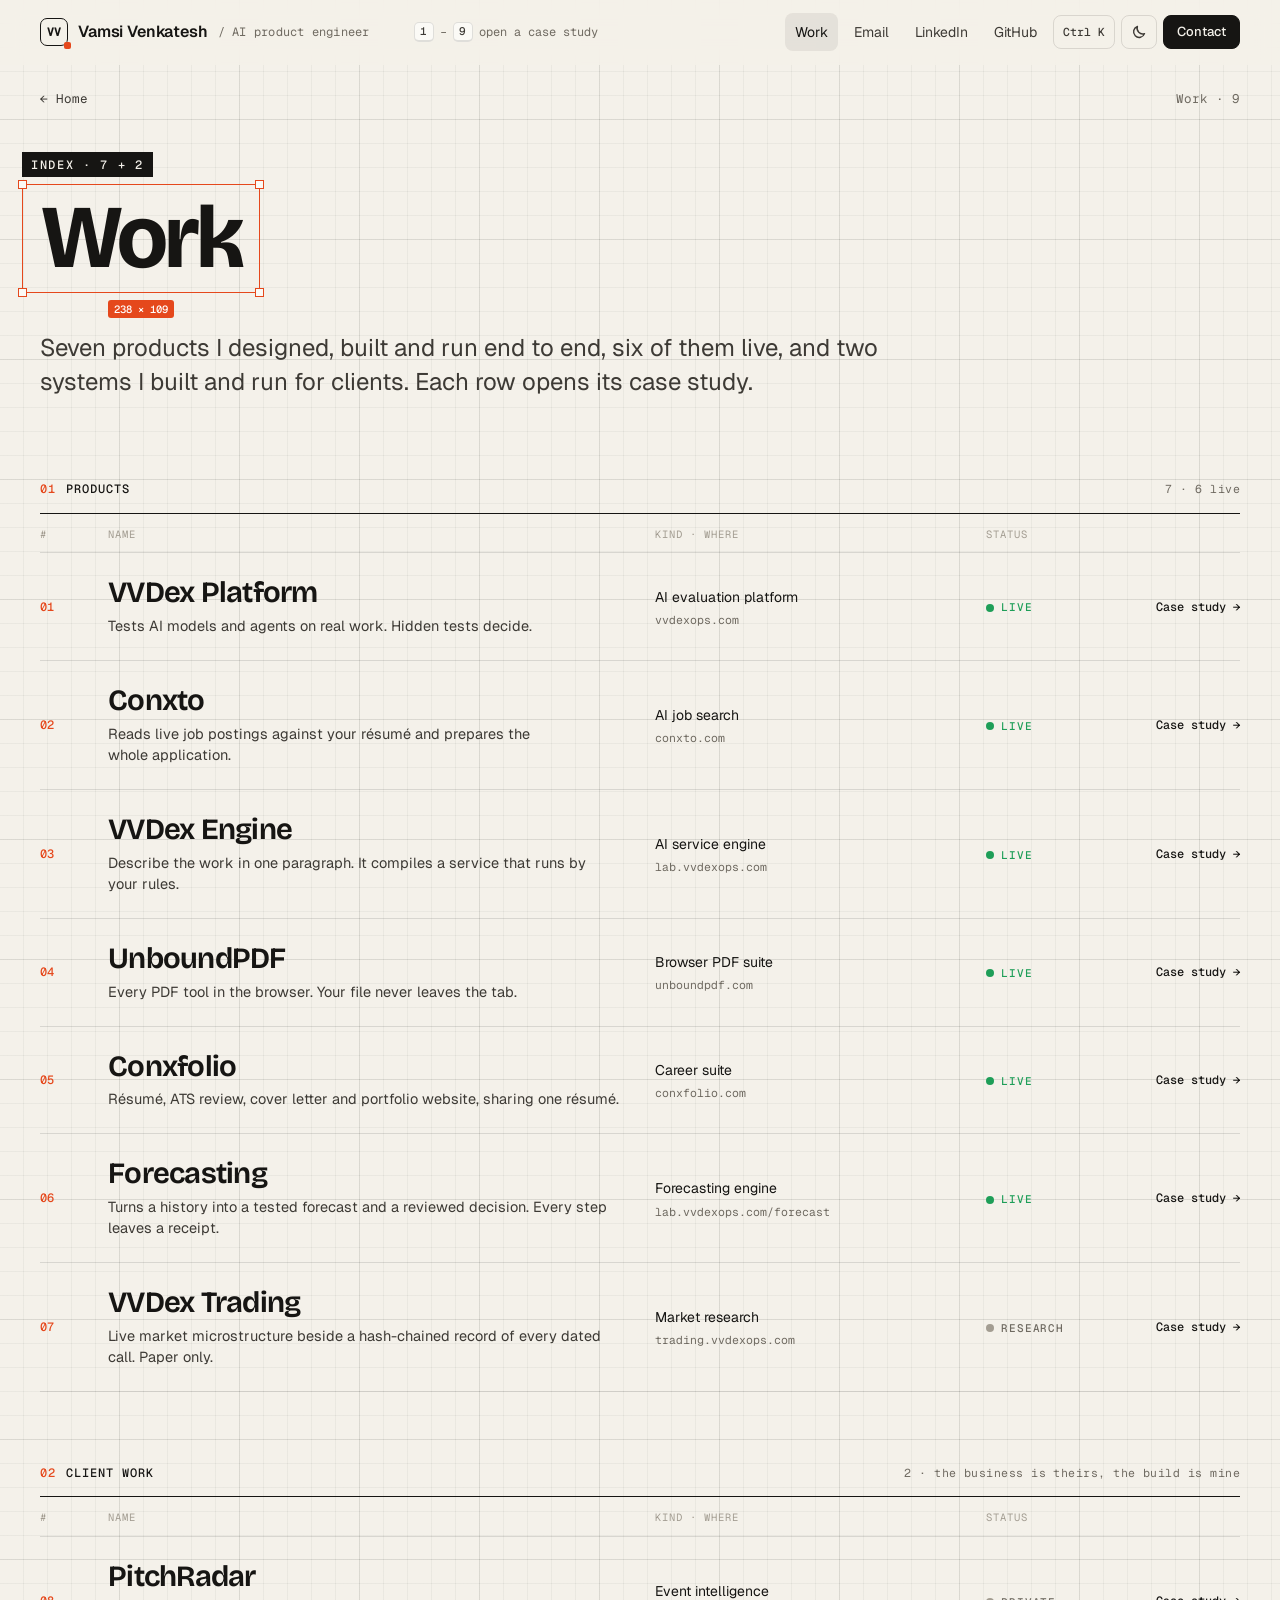
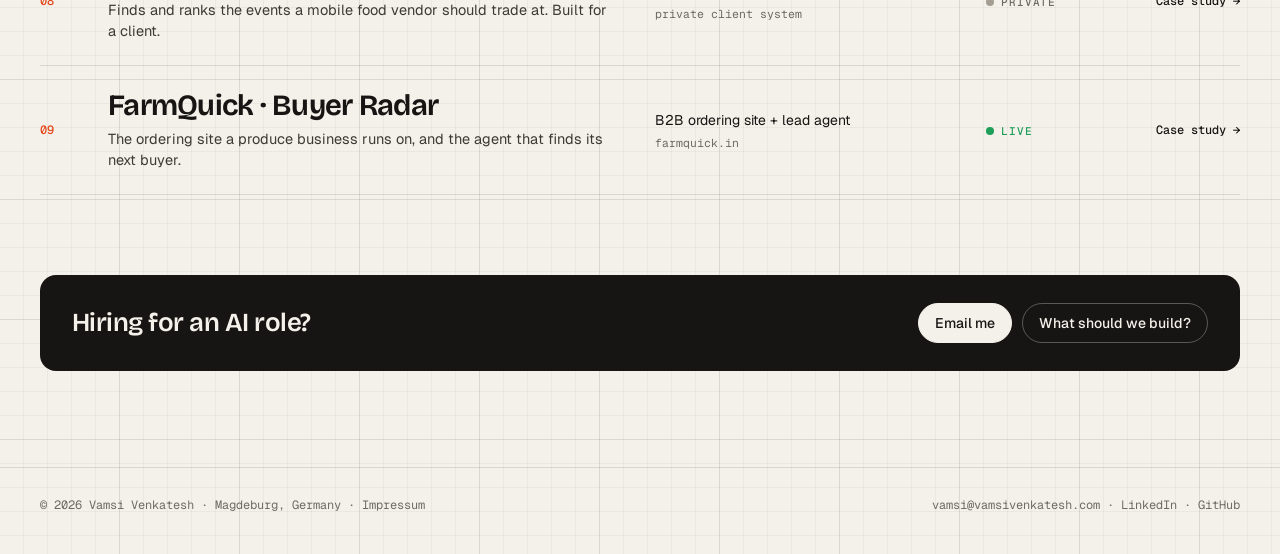
==== work/index.html @ adfbb6bb "v3: every product shown once; hero is the end-to-end board" ====
<!doctype html>
<html lang="en">
<head>
<meta charset="utf-8">
<meta name="viewport" content="width=device-width, initial-scale=1">
<title>Work — Vamsi Venkatesh</title>
<meta name="description" content="Seven products and two client works by Vamsi Venkatesh, AI product engineer.">
<meta name="theme-color" content="#f4f1ea" media="(prefers-color-scheme: light)">
<meta name="theme-color" content="#121110" media="(prefers-color-scheme: dark)">
<link rel="preconnect" href="https://fonts.googleapis.com">
<link rel="preconnect" href="https://fonts.gstatic.com" crossorigin>
<link rel="stylesheet" href="https://fonts.googleapis.com/css2?family=Bricolage+Grotesque:opsz,wght@12..96,400..800&family=Geist:wght@400;500;600&family=Geist+Mono:wght@400;500&display=swap">
<link rel="stylesheet" href="../assets/site.css">
<script>document.documentElement.classList.add('js');try{var t=localStorage.getItem('vv-theme');if(t==='dark'||t==='light')document.documentElement.dataset.theme=t}catch(e){}</script>
</head>
<body data-page="index">
<a class="skip" href="#main">Skip to content</a>
<header class="top"><div class="wrap">
  <a class="brand" href="../" aria-label="Vamsi Venkatesh, home"><span class="mark" aria-hidden="true">VV</span><span>Vamsi Venkatesh</span><small>/ AI product engineer</small></a>
  <div class="keys" aria-hidden="true"><kbd>1</kbd><span>–</span><kbd>9</kbd><span>open a case study</span></div>
  <nav aria-label="Site">
    <a class="txt nav-work on" href="../work/" aria-current="page">Work</a>
    <a class="txt hide-m" href="mailto:vamsi@vamsivenkatesh.com">Email</a>
    <a class="txt hide-m" href="https://www.linkedin.com/in/vamsivenkatesh" rel="noopener">LinkedIn</a>
    <a class="txt hide-s" href="https://github.com/vamsi-venkatesh" rel="noopener">GitHub</a>
    <button class="ibtn cmdk-btn" type="button" data-cmdk aria-label="Open the command bar (Ctrl+K)"><span class="k-mac">⌘K</span><span class="k-oth">Ctrl K</span></button>
    <button class="ibtn theme-btn" type="button" data-theme-toggle aria-label="Switch colour theme"><svg width="16" height="16" viewBox="0 0 16 16" aria-hidden="true"><path class="i-moon" d="M13.5 9.6A5.6 5.6 0 0 1 6.4 2.5a5.6 5.6 0 1 0 7.1 7.1Z" fill="none" stroke="currentColor" stroke-width="1.4" stroke-linejoin="round"/><g class="i-sun" fill="none" stroke="currentColor" stroke-width="1.4" stroke-linecap="round"><circle cx="8" cy="8" r="3"/><path d="M8 1.2v1.6M8 13.2v1.6M1.2 8h1.6M13.2 8h1.6M3.2 3.2l1.1 1.1M11.7 11.7l1.1 1.1M3.2 12.8l1.1-1.1M11.7 4.3l1.1-1.1"/></g></svg></button>
    <a class="pill sm" href="../#build">Contact</a>
  </nav>
</div></header>
<main id="main"><div class="wrap work-index">
  <nav class="crumbs" aria-label="Breadcrumb"><a href="../">← Home</a><span>Work · 9</span></nav>
  <header class="case-top">
    <div class="select"><span class="h"></span><span class="h"></span><span class="h"></span><span class="h"></span><span class="tag">INDEX · 7 + 2</span><h1 class="title">Work</h1><span class="dim" aria-hidden="true"></span></div>
    <p class="outcome">Seven products I designed, built and run end to end, six of them live, and two systems I built and run for clients. Each row opens its case study.</p>
  </header>
    <section class="wi-group" aria-labelledby="wi-p">
      <div class="wi-head"><div class="eyebrow"><b>01</b><span id="wi-p">Products</span></div><span class="mono">7 · 6 live</span></div>
      <div class="wi-cols mono" aria-hidden="true"><span>#</span><span>Name</span><span>Kind · where</span><span>Status</span><span></span></div>
      <ol class="wi-list">
        <li data-reveal style="--d:0ms"><a class="wi-row" href="vvdex-platform/" style="--tint:color-mix(in srgb, #F2703A 30%, var(--paper))">
          <span class="wi-n">01</span>
          <span class="wi-name"><b>VVDex Platform</b><em>Tests AI models and agents on real work. Hidden tests decide.</em></span>
          <span class="wi-kind"><span>AI evaluation platform</span><small>vvdexops.com</small></span>
          <span class="wi-st"><span class="status live"><i class="dot live"></i>Live</span></span>
          <span class="wi-go">Case study <i aria-hidden="true">→</i></span>
        </a></li>
        <li data-reveal style="--d:40ms"><a class="wi-row" href="conxto/" style="--tint:color-mix(in srgb, #D8CDBE 30%, var(--paper))">
          <span class="wi-n">02</span>
          <span class="wi-name"><b>Conxto</b><em>Reads live job postings against your résumé and prepares the whole application.</em></span>
          <span class="wi-kind"><span>AI job search</span><small>conxto.com</small></span>
          <span class="wi-st"><span class="status live"><i class="dot live"></i>Live</span></span>
          <span class="wi-go">Case study <i aria-hidden="true">→</i></span>
        </a></li>
        <li data-reveal style="--d:80ms"><a class="wi-row" href="vvdex-engine/" style="--tint:color-mix(in srgb, #45C987 30%, var(--paper))">
          <span class="wi-n">03</span>
          <span class="wi-name"><b>VVDex Engine</b><em>Describe the work in one paragraph. It compiles a service that runs by your rules.</em></span>
          <span class="wi-kind"><span>AI service engine</span><small>lab.vvdexops.com</small></span>
          <span class="wi-st"><span class="status live"><i class="dot live"></i>Live</span></span>
          <span class="wi-go">Case study <i aria-hidden="true">→</i></span>
        </a></li>
        <li data-reveal style="--d:120ms"><a class="wi-row" href="unboundpdf/" style="--tint:color-mix(in srgb, #EFEAE0 30%, var(--paper))">
          <span class="wi-n">04</span>
          <span class="wi-name"><b>UnboundPDF</b><em>Every PDF tool in the browser. Your file never leaves the tab.</em></span>
          <span class="wi-kind"><span>Browser PDF suite</span><small>unboundpdf.com</small></span>
          <span class="wi-st"><span class="status live"><i class="dot live"></i>Live</span></span>
          <span class="wi-go">Case study <i aria-hidden="true">→</i></span>
        </a></li>
        <li data-reveal style="--d:160ms"><a class="wi-row" href="conxfolio/" style="--tint:color-mix(in srgb, #EDE4D6 30%, var(--paper))">
          <span class="wi-n">05</span>
          <span class="wi-name"><b>Conxfolio</b><em>Résumé, ATS review, cover letter and portfolio website, sharing one résumé.</em></span>
          <span class="wi-kind"><span>Career suite</span><small>conxfolio.com</small></span>
          <span class="wi-st"><span class="status live"><i class="dot live"></i>Live</span></span>
          <span class="wi-go">Case study <i aria-hidden="true">→</i></span>
        </a></li>
        <li data-reveal style="--d:200ms"><a class="wi-row" href="forecasting/" style="--tint:color-mix(in srgb, #8FB3E6 30%, var(--paper))">
          <span class="wi-n">06</span>
          <span class="wi-name"><b>Forecasting</b><em>Turns a history into a tested forecast and a reviewed decision. Every step leaves a receipt.</em></span>
          <span class="wi-kind"><span>Forecasting engine</span><small>lab.vvdexops.com/forecast</small></span>
          <span class="wi-st"><span class="status live"><i class="dot live"></i>Live</span></span>
          <span class="wi-go">Case study <i aria-hidden="true">→</i></span>
        </a></li>
        <li data-reveal style="--d:240ms"><a class="wi-row" href="vvdex-trading/" style="--tint:color-mix(in srgb, #63D2A3 30%, var(--paper))">
          <span class="wi-n">07</span>
          <span class="wi-name"><b>VVDex Trading</b><em>Live market microstructure beside a hash-chained record of every dated call. Paper only.</em></span>
          <span class="wi-kind"><span>Market research</span><small>trading.vvdexops.com</small></span>
          <span class="wi-st"><span class="status other"><i class="dot"></i>Research</span></span>
          <span class="wi-go">Case study <i aria-hidden="true">→</i></span>
        </a></li>
      </ol>
    </section>
    <section class="wi-group" aria-labelledby="wi-c">
      <div class="wi-head"><div class="eyebrow"><b>02</b><span id="wi-c">Client work</span></div><span class="mono">2 · the business is theirs, the build is mine</span></div>
      <div class="wi-cols mono" aria-hidden="true"><span>#</span><span>Name</span><span>Kind · where</span><span>Status</span><span></span></div>
      <ol class="wi-list">
        <li data-reveal style="--d:0ms"><a class="wi-row" href="pitchradar/" style="--tint:color-mix(in srgb, #F49A4B 30%, var(--paper))">
          <span class="wi-n">08</span>
          <span class="wi-name"><b>PitchRadar</b><em>Finds and ranks the events a mobile food vendor should trade at. Built for a client.</em></span>
          <span class="wi-kind"><span>Event intelligence</span><small>private client system</small></span>
          <span class="wi-st"><span class="status other"><i class="dot"></i>Private</span></span>
          <span class="wi-go">Case study <i aria-hidden="true">→</i></span>
        </a></li>
        <li data-reveal style="--d:40ms"><a class="wi-row" href="farmquick/" style="--tint:color-mix(in srgb, #86C977 30%, var(--paper))">
          <span class="wi-n">09</span>
          <span class="wi-name"><b>FarmQuick · Buyer Radar</b><em>The ordering site a produce business runs on, and the agent that finds its next buyer.</em></span>
          <span class="wi-kind"><span>B2B ordering site + lead agent</span><small>farmquick.in</small></span>
          <span class="wi-st"><span class="status live"><i class="dot live"></i>Live</span></span>
          <span class="wi-go">Case study <i aria-hidden="true">→</i></span>
        </a></li>
      </ol>
    </section>
  <div class="cta-strip"><h3>Hiring for an AI role?</h3><div class="ctas"><a class="pill" href="mailto:vamsi@vamsivenkatesh.com">Email me</a><a class="pill ghost" href="../#build">What should we build?</a></div></div>
</div></main>
<script type="application/json" id="routes">{"cases":["vvdex-platform/","conxto/","vvdex-engine/","unboundpdf/","conxfolio/","forecasting/","vvdex-trading/","pitchradar/","farmquick/"],"home":"../"}</script>
<footer class="foot"><div class="wrap">
  <span>© 2026 Vamsi Venkatesh · Magdeburg, Germany · <a href="../impressum/">Impressum</a></span>
  <span><a href="mailto:vamsi@vamsivenkatesh.com">vamsi@vamsivenkatesh.com</a> · <a href="https://www.linkedin.com/in/vamsivenkatesh" rel="noopener">LinkedIn</a> · <a href="https://github.com/vamsi-venkatesh" rel="noopener">GitHub</a></span>
</div></footer>
<div class="cmdk" id="cmdk" hidden role="dialog" aria-modal="true" aria-label="Command bar">
  <div class="cmdk-box">
    <div class="cmdk-in"><span class="mono" aria-hidden="true">›</span><input id="cmdk-q" type="text" placeholder="Jump to a product, a section, email…" autocomplete="off" spellcheck="false" role="combobox" aria-expanded="true" aria-controls="cmdk-list" aria-autocomplete="list"><kbd>Esc</kbd></div>
    <ul id="cmdk-list" role="listbox"></ul>
    <div class="cmdk-foot mono"><span><kbd>↑</kbd><kbd>↓</kbd> move</span><span><kbd>↵</kbd> open</span></div>
  </div>
</div>
<script type="application/json" id="cmdk-data">{"base":"../","items":[{"g":"Products","t":"VVDex Platform","s":"AI evaluation platform · Live","h":"../work/vvdex-platform/","k":"1"},{"g":"Products","t":"Conxto","s":"AI job search · Live","h":"../work/conxto/","k":"2"},{"g":"Products","t":"VVDex Engine","s":"AI service engine · Live","h":"../work/vvdex-engine/","k":"3"},{"g":"Products","t":"UnboundPDF","s":"Browser PDF suite · Live","h":"../work/unboundpdf/","k":"4"},{"g":"Products","t":"Conxfolio","s":"Career suite · Live","h":"../work/conxfolio/","k":"5"},{"g":"Products","t":"Forecasting","s":"Forecasting engine · Live","h":"../work/forecasting/","k":"6"},{"g":"Products","t":"VVDex Trading","s":"Market research · Research","h":"../work/vvdex-trading/","k":"7"},{"g":"Client work","t":"PitchRadar","s":"Event intelligence · client · Private","h":"../work/pitchradar/","k":"8"},{"g":"Client work","t":"FarmQuick · Buyer Radar","s":"B2B ordering site + lead agent · client · Live","h":"../work/farmquick/","k":"9"},{"g":"Sections","t":"Work index","s":"All 9: 7 products + 2 client works","h":"../work/"},{"g":"Sections","t":"Products, one by one","s":"Home","h":"../#work"},{"g":"Sections","t":"Client work","s":"Home","h":"../#clients"},{"g":"Sections","t":"End to end board","s":"Home","h":"../#main"},{"g":"Sections","t":"How I build","s":"Home","h":"../#how"},{"g":"Sections","t":"Proof of shipping","s":"Home","h":"../#proof"},{"g":"Sections","t":"Recently shipped","s":"Home","h":"../#shipped"},{"g":"Sections","t":"What should we build?","s":"Home","h":"../#build"},{"g":"Sections","t":"Contact","s":"Home","h":"../#contact"},{"g":"Contact","t":"Email Vamsi","s":"vamsi@vamsivenkatesh.com","h":"mailto:vamsi@vamsivenkatesh.com"},{"g":"Contact","t":"LinkedIn","s":"linkedin.com/in/vamsivenkatesh","h":"https://www.linkedin.com/in/vamsivenkatesh","ext":1},{"g":"Contact","t":"GitHub","s":"github.com/vamsi-venkatesh","h":"https://github.com/vamsi-venkatesh","ext":1},{"g":"Board","t":"Switch dark / light","s":"Theme","act":"theme"},{"g":"Board","t":"Reset the board","s":"Put every note back","act":"reset"},{"g":"Site","t":"Impressum","s":"Legal notice","h":"../impressum/"}]}</script>
<script src="../assets/site.js" defer></script>
</body></html>
---- assets/site.css ----
/* Live build board — design system. Paper + 1px graph grid, ink, one signal accent, green only for LIVE. */
:root{
  --paper:#f4f1ea; --paper-2:#ebe7dd; --card:#fbfaf6; --ink:#161513; --ink-2:#3d3a35; --mute:#6f6a61; --faint:#a39d92;
  --line:rgba(22,21,19,.12); --line-2:rgba(22,21,19,.07); --grid:rgba(22,21,19,.045); --grid-major:rgba(22,21,19,.075);
  --accent:#e5481c; --accent-ink:#b8350f; --accent-soft:rgba(229,72,28,.10); --live:#1e9e58;
  --radius:16px; --max:1200px; --gutter:clamp(16px,4vw,40px);
  --shadow:0 1px 0 rgba(22,21,19,.04),0 10px 30px -12px rgba(22,21,19,.18);
  --shadow-lg:0 2px 0 rgba(22,21,19,.03),0 30px 60px -24px rgba(22,21,19,.30);
  --display:"Bricolage Grotesque",ui-sans-serif,system-ui,sans-serif;
  --text:"Geist",ui-sans-serif,system-ui,-apple-system,"Segoe UI",sans-serif;
  --mono:"Geist Mono",ui-monospace,SFMono-Regular,Menlo,monospace;
  --ease:cubic-bezier(.22,1,.36,1);
  --ink-hover:#000; --dash:rgba(22,21,19,.26); color-scheme:light;
}
*{box-sizing:border-box}
html{-webkit-text-size-adjust:100%;scroll-behavior:smooth}
@media (prefers-reduced-motion:reduce){html{scroll-behavior:auto}}
body{margin:0;background-color:var(--paper);color:var(--ink);font:400 16px/1.6 var(--text);-webkit-font-smoothing:antialiased;
  background-image:linear-gradient(var(--grid-major) 1px,transparent 1px),linear-gradient(90deg,var(--grid-major) 1px,transparent 1px),
  linear-gradient(var(--grid) 1px,transparent 1px),linear-gradient(90deg,var(--grid) 1px,transparent 1px);
  background-size:120px 120px,120px 120px,24px 24px,24px 24px;background-position:-1px -1px;overflow-x:hidden}
a{color:inherit}
img,video{display:block;max-width:100%}
img{height:auto}
::selection{background:var(--accent);color:#fff}
:focus-visible{outline:2px solid var(--accent);outline-offset:3px;border-radius:6px}
.skip{position:absolute;left:-999px;top:8px;background:var(--ink);color:#fff;padding:8px 12px;border-radius:8px;z-index:100}
.skip:focus{left:8px}
.wrap{max-width:calc(var(--max) + var(--gutter)*2);margin:0 auto;padding:0 var(--gutter)}
.mono{font-family:var(--mono);font-size:12px;letter-spacing:.04em}
.eyebrow{font:500 12px/1 var(--mono);letter-spacing:.08em;text-transform:uppercase;color:var(--mute);display:flex;gap:10px;align-items:center}
.eyebrow b{color:var(--accent);font-weight:500}
.sr{position:absolute;width:1px;height:1px;overflow:hidden;clip:rect(0 0 0 0);white-space:nowrap}

/* ---------- header ---------- */
.top{position:sticky;top:0;z-index:40;background:color-mix(in srgb,var(--paper) 82%,transparent);backdrop-filter:saturate(1.4) blur(10px);-webkit-backdrop-filter:saturate(1.4) blur(10px);border-bottom:1px solid transparent;transition:border-color .3s}
.top.scrolled{border-bottom-color:var(--line)}
.top .wrap{display:flex;align-items:center;gap:20px;height:64px}
.brand{display:flex;align-items:center;gap:10px;text-decoration:none;font-weight:600;letter-spacing:-.01em}
.mark{width:28px;height:28px;border:1.5px solid var(--ink);border-radius:7px;display:grid;place-items:center;font:700 12px/1 var(--mono);position:relative}
.mark::after{content:"";position:absolute;right:-4px;bottom:-4px;width:7px;height:7px;background:var(--accent);border-radius:2px}
.brand small{font:400 12px/1 var(--mono);color:var(--mute);letter-spacing:.02em}
.top nav{margin-left:auto;display:flex;align-items:center;gap:6px}
.top nav a{font-size:14px;text-decoration:none;color:var(--ink-2);padding:8px 10px;border-radius:8px}
.top nav a:hover{background:var(--line-2);color:var(--ink)}
.top nav a.pill{color:var(--paper);padding:0 13px}.top nav a.pill:hover{background:var(--ink-hover);color:var(--paper)}
.keys{display:flex;align-items:center;gap:6px;color:var(--mute);font:400 12px/1 var(--mono);margin-left:24px}
kbd{font:500 11px/1 var(--mono);min-width:20px;height:20px;padding:0 5px;display:inline-grid;place-items:center;border:1px solid var(--line);border-bottom-width:2px;border-radius:5px;background:var(--card);color:var(--ink-2)}
.pill{display:inline-flex;align-items:center;gap:8px;height:40px;padding:0 16px;border-radius:999px;background:var(--ink);color:var(--paper);text-decoration:none;font-weight:500;font-size:14px;border:1px solid var(--ink);transition:transform .2s var(--ease),background .2s}
.pill:hover{transform:translateY(-1px);background:var(--ink-hover)}
.pill.ghost{background:transparent;color:var(--ink);border-color:var(--line)}
.pill.ghost:hover{background:var(--card);border-color:var(--ink)}
.pill.sm{height:34px;padding:0 13px;font-size:13px}

/* ---------- status bits ---------- */
.dot{width:8px;height:8px;border-radius:50%;background:var(--faint);display:inline-block;flex:none}
.dot.live{background:var(--live);box-shadow:0 0 0 0 rgba(30,158,88,.5);animation:ping 2.4s infinite}
.dot.accent{background:var(--accent)}
@keyframes ping{0%{box-shadow:0 0 0 0 rgba(30,158,88,.45)}70%{box-shadow:0 0 0 7px rgba(30,158,88,0)}100%{box-shadow:0 0 0 0 rgba(30,158,88,0)}}
@media (prefers-reduced-motion:reduce){.dot.live{animation:none}}
.status{display:inline-flex;align-items:center;gap:7px;font:500 11px/1 var(--mono);letter-spacing:.08em;text-transform:uppercase}
.status.live{color:var(--live)}
.status.other{color:var(--mute)}

/* ---------- hero ---------- */
.hero{position:relative;padding:44px 0 36px}
.hero-grid{display:grid;grid-template-columns:minmax(0,1fr) minmax(0,1.04fr);gap:64px;align-items:center;position:relative;z-index:2}
.guides{position:absolute;inset:0;pointer-events:none;z-index:1;overflow:hidden}
.guides i{position:absolute;display:block;border:0 dashed color-mix(in srgb,var(--accent) 55%,transparent);transition:transform .4s var(--ease),opacity .6s ease}
.guides i.h{left:0;right:0;height:0;border-top-width:1px;transform:scaleX(0);transform-origin:left}
.guides i.v{top:0;bottom:0;width:0;border-left-width:1px;transform:scaleY(0);transform-origin:top}
.guides.on i{transform:none}
.guides.rest i{opacity:.28}
.js .develop{filter:blur(7px);opacity:.25;transition:filter .45s var(--ease),opacity .45s var(--ease)}
.js .sharp .develop{filter:none;opacity:1}
.select{position:relative;display:inline-block;padding:10px 18px 12px;margin:30px 0 0 -18px;border:1px solid var(--accent)}
.select .h{position:absolute;width:9px;height:9px;background:var(--card);border:1px solid var(--accent)}
.select .h:nth-child(1){left:-5px;top:-5px}.select .h:nth-child(2){right:-5px;top:-5px}.select .h:nth-child(3){left:-5px;bottom:-5px}.select .h:nth-child(4){right:-5px;bottom:-5px}
.select .tag{position:absolute;left:-1px;bottom:100%;margin-bottom:8px;background:var(--ink);color:var(--paper);font:500 12px/1 var(--mono);letter-spacing:.14em;padding:7px 9px 6px;white-space:nowrap}
.select .dim{position:absolute;left:50%;top:100%;transform:translate(-50%,8px);background:var(--accent);color:#fff;pointer-events:none;font:500 10.5px/1 var(--mono);padding:4px 6px;border-radius:3px;white-space:nowrap}
h1.name{font:700 calc(clamp(54px,7.4vw,104px)*var(--ns,1))/.9 var(--display);letter-spacing:-.035em;margin:0;font-variation-settings:"opsz" 96;overflow-wrap:break-word}
.lede{font-size:clamp(18px,1.6vw,21px);line-height:1.5;color:var(--ink-2);max-width:31em;margin:40px 0 18px;text-wrap:pretty}
.lede mark{background:linear-gradient(transparent 58%,color-mix(in srgb,var(--accent) 24%,transparent) 58%);color:inherit;padding:0 1px}
.open{display:flex;align-items:center;gap:10px;font:500 13px/1 var(--mono);color:var(--ink-2);letter-spacing:.02em}
.stats{display:grid;grid-template-columns:repeat(3,minmax(0,1fr));gap:14px;margin:34px 0 30px;max-width:540px}
.stat{position:relative;background:var(--card);border:1px solid var(--line);border-radius:12px;padding:16px 16px 14px;box-shadow:var(--shadow)}
.stat::before{content:attr(data-frame);position:absolute;left:0;bottom:100%;margin-bottom:5px;pointer-events:none;font:400 10.5px/1 var(--mono);color:var(--faint);letter-spacing:.02em;white-space:nowrap}
.stat strong{display:block;font:700 44px/1 var(--display);letter-spacing:-.03em;font-variant-numeric:tabular-nums}
.stat span{display:block;margin-top:8px;font-size:13px;line-height:1.35;color:var(--mute)}
.ctas{display:flex;gap:10px;flex-wrap:wrap}

.chrome{display:flex;align-items:center;gap:8px;height:38px;padding:0 14px;border-bottom:1px solid var(--line-2);background:var(--card);flex:none}
.chrome .tl{display:flex;gap:6px}.chrome .tl i{width:9px;height:9px;border-radius:50%;background:var(--paper-2);border:1px solid var(--line)}
.chrome .host{margin:0 auto;font:400 11.5px/1 var(--mono);color:var(--mute);background:var(--paper);border:1px solid var(--line-2);border-radius:6px;padding:5px 10px;display:flex;gap:7px;align-items:center;max-width:62%;overflow:hidden;white-space:nowrap}
.chrome .st{font:500 10px/1 var(--mono);letter-spacing:.1em;text-transform:uppercase;display:flex;align-items:center;gap:6px}
.media{position:relative;background:#111;overflow:hidden;aspect-ratio:16/10}
.media video,.media img{width:100%;height:100%;object-fit:cover;object-position:top}

/* ---------- sections ---------- */
section{position:relative}
.sec{padding:96px 0}
.sec-head{display:grid;grid-template-columns:minmax(0,1fr) auto;align-items:end;gap:24px;margin-bottom:44px}
.sec-head h2{font:700 clamp(34px,4.2vw,56px)/1.02 var(--display);letter-spacing:-.03em;margin:14px 0 0;max-width:17em;text-wrap:balance}
.sec-head p{margin:0;color:var(--mute);max-width:28em;font-size:15px}
.rule{height:1px;background:var(--line);border:0;margin:0}

/* product grid */
.grid{display:grid;grid-template-columns:repeat(2,minmax(0,1fr));gap:56px 28px}
.card{position:relative;display:block;text-decoration:none;color:inherit}
.frame{position:relative;border-radius:var(--radius);padding:26px 26px 0;background:var(--tint);border:1px solid var(--line);overflow:hidden;transition:box-shadow .35s var(--ease)}
.frame .screen{border-radius:10px 10px 0 0;overflow:hidden;border:1px solid var(--line);border-bottom:0;box-shadow:0 18px 40px -20px rgba(0,0,0,.45);background:var(--card);transition:transform .5s var(--ease)}
.frame .chrome{height:30px}
.frame .chrome .host{font-size:10.5px;padding:4px 8px}
.frame-link .sel{position:absolute;inset:-7px;border:1px solid var(--accent);border-radius:calc(var(--radius) + 4px);opacity:0;transition:opacity .2s;pointer-events:none}
.frame-link .sel i{position:absolute;width:8px;height:8px;background:var(--card);border:1px solid var(--accent)}
.frame-link .sel i:nth-child(1){left:-4px;top:-4px}.frame-link .sel i:nth-child(2){right:-4px;top:-4px}.frame-link .sel i:nth-child(3){left:-4px;bottom:-4px}.frame-link .sel i:nth-child(4){right:-4px;bottom:-4px}
.frame-link .sel b{position:absolute;left:-1px;bottom:100%;margin-bottom:6px;font:500 10.5px/1 var(--mono);background:var(--accent);color:#fff;padding:4px 6px;border-radius:3px}
.frame-link{display:block;position:relative;text-decoration:none;color:inherit;border-radius:var(--radius)}
.card:hover .sel,.frame-link:hover .sel,.frame-link:focus-visible .sel{opacity:1}
.frame-link:focus-visible{outline:none}
.card:hover .frame .screen{transform:translateY(-4px)}
.card-meta{display:flex;align-items:flex-start;justify-content:space-between;gap:16px;margin-top:20px}
.card h3{margin:0;font:600 26px/1.1 var(--display);letter-spacing:-.025em}
.card .one{margin:8px 0 0;color:var(--ink-2);font-size:15.5px;line-height:1.5;max-width:34em}
.card .row{display:flex;flex-wrap:wrap;align-items:center;gap:8px 16px;margin-top:14px;font:400 12px/1 var(--mono);color:var(--mute)}
.card .row .go{margin-left:auto;color:var(--ink);font-weight:500;display:inline-flex;gap:6px;align-items:center}
.card .row .go span{transition:transform .2s}
.card:hover .row .go span{transform:translateX(3px)}
.cardlink{color:var(--mute);text-decoration:none;border-bottom:1px solid var(--line)}
.cardlink:hover{color:var(--ink);border-color:var(--ink)}

/* cursor pill */
.cpill{position:fixed;left:0;top:0;z-index:60;pointer-events:none;background:var(--ink);color:var(--paper);font:500 13px/1 var(--text);padding:10px 14px;border-radius:999px;opacity:0;transform:translate(-50%,-50%) scale(.6);transition:opacity .18s,transform .18s var(--ease);white-space:nowrap}
.cpill.on{opacity:1;transform:translate(-50%,-50%) scale(1)}
@media (hover:none),(pointer:coarse){.cpill{display:none}}

/* how I build */
.cols{display:grid;grid-template-columns:repeat(3,minmax(0,1fr));gap:20px;counter-reset:c}
.col{position:relative;background:var(--card);border:1px solid var(--line);border-radius:var(--radius);padding:26px 24px 24px;box-shadow:var(--shadow)}
.col .step{display:flex;align-items:center;justify-content:space-between;font:500 12px/1 var(--mono);letter-spacing:.08em;text-transform:uppercase;color:var(--mute)}
.col .step b{color:var(--accent);font-weight:500}
.col h3{font:600 24px/1.15 var(--display);letter-spacing:-.02em;margin:26px 0 12px}
.col p{margin:0 0 16px;color:var(--ink-2);font-size:15px;line-height:1.6}
.col ul{list-style:none;padding:14px 0 0;margin:0;border-top:1px dashed var(--line);display:grid;gap:9px}
.col li{font:400 12.5px/1.45 var(--mono);color:var(--mute);display:flex;gap:10px}
.col li::before{content:"→";color:var(--accent)}
.col .arrow{position:absolute;right:-17px;top:50%;width:14px;height:1px;background:var(--ink);z-index:2}
.col .arrow::after{content:"";position:absolute;right:0;top:-3px;border:3.5px solid transparent;border-left:5px solid var(--ink);border-right:0}

/* proof */
.proof{display:grid;grid-template-columns:minmax(0,1.55fr) minmax(0,1fr);gap:20px}
.panel{background:var(--card);border:1px solid var(--line);border-radius:var(--radius);padding:24px;box-shadow:var(--shadow)}
.panel-head{display:flex;justify-content:space-between;align-items:baseline;gap:12px;margin-bottom:18px;flex-wrap:wrap}
.panel-head h3{margin:0;font:600 18px/1.2 var(--display);letter-spacing:-.01em}
.big{font:700 40px/1 var(--display);letter-spacing:-.03em}
.heat-wrap{display:grid;grid-template-columns:auto minmax(0,1fr);gap:8px}
.heat-days{display:grid;grid-template-rows:repeat(7,1fr);gap:3px;font:400 10px/1 var(--mono);color:var(--faint);padding-top:16px}
.heat-days span{display:flex;align-items:center}
.months{display:grid;grid-template-columns:repeat(26,minmax(0,1fr));gap:3px;font:400 10px/1 var(--mono);color:var(--faint);height:13px;margin-bottom:3px}
.months span{white-space:nowrap;overflow:visible}
.heat{display:grid;grid-template-columns:repeat(26,minmax(0,1fr));grid-template-rows:repeat(7,auto);grid-auto-flow:column;gap:3px}
.heat i{aspect-ratio:1;border-radius:3px;background:var(--line-2);display:block}
.heat i[data-l="1"],.legend .l1{background:color-mix(in srgb,var(--accent) 22%,transparent)}.heat i[data-l="2"],.legend .l2{background:color-mix(in srgb,var(--accent) 45%,transparent)}.heat i[data-l="3"],.legend .l3{background:color-mix(in srgb,var(--accent) 72%,transparent)}.heat i[data-l="4"],.legend .l4{background:var(--accent-ink)}.legend .l0{background:var(--line-2)}
.heat i.pad{background:transparent}
.legend{display:flex;align-items:center;gap:4px;font:400 11px/1 var(--mono);color:var(--faint);margin-top:14px;justify-content:flex-end}
.legend i{width:11px;height:11px;border-radius:3px;display:inline-block}
.note{font-size:13px;color:var(--mute);line-height:1.55;margin:16px 0 0}
.kv{display:flex;gap:28px;flex-wrap:wrap;margin-bottom:18px}
.kv div span{display:block;font:400 11px/1.3 var(--mono);color:var(--mute);margin-top:6px;letter-spacing:.02em}
.uptime{list-style:none;margin:0;padding:0;display:grid}
.uptime li{display:grid;grid-template-columns:auto minmax(0,1fr) auto;gap:10px;align-items:center;padding:11px 0;border-bottom:1px dashed var(--line);font-size:14px}
.uptime li:last-child{border-bottom:0}
.uptime a{text-decoration:none;font:400 13px/1.2 var(--mono);overflow:hidden;text-overflow:ellipsis;white-space:nowrap}
.uptime a:hover{color:var(--accent-ink)}
.uptime em{font:400 11.5px/1 var(--mono);color:var(--mute);font-style:normal;white-space:nowrap}
.withdrawn{display:grid;grid-template-columns:repeat(2,minmax(0,1fr));gap:20px;margin-top:20px}
.wd{border:1px dashed var(--dash);border-radius:var(--radius);padding:22px 24px;background:color-mix(in srgb,var(--card) 60%,transparent)}
.wd h4{margin:10px 0 8px;font:600 19px/1.2 var(--display);letter-spacing:-.01em}
.wd p{margin:0;font-size:14.5px;color:var(--ink-2);line-height:1.6}
.wd .nums{display:flex;gap:26px;margin:16px 0 12px}
.wd .nums strong{font:700 28px/1 var(--display);letter-spacing:-.02em;display:block}
.wd .nums span{font:400 11px/1.3 var(--mono);color:var(--mute)}
.wd s{text-decoration-color:var(--accent);text-decoration-thickness:2px}
.txtlink{font:500 13px/1 var(--mono);color:var(--ink);text-decoration:none;border-bottom:1px solid var(--accent);padding-bottom:2px}
.txtlink:hover{color:var(--accent-ink)}

/* contact */
.contact{display:grid;grid-template-columns:minmax(0,1fr) minmax(0,1.05fr);gap:56px;align-items:center}
.contact h2{font:700 clamp(40px,5.4vw,76px)/.98 var(--display);letter-spacing:-.028em;margin:16px 0 22px;text-wrap:balance}
.contact h2 em{font-style:normal;color:var(--accent)}
.contact p{color:var(--ink-2);font-size:17px;max-width:30em;margin:0 0 26px}
.code{background:#191816;color:#e9e4d8;border-radius:var(--radius);box-shadow:var(--shadow-lg);overflow:hidden;border:1px solid #000}
.code .chrome{background:#211f1c;border-bottom:1px solid #2e2b27}
.code .chrome .tl i{background:#3a3631;border-color:#3a3631}
.code .chrome .host{background:#191816;border-color:#2e2b27;color:#a39d92}
.code pre{margin:0;padding:22px 22px 26px;font:400 14px/1.75 var(--mono);white-space:pre-wrap;word-break:break-word;min-height:22em;counter-reset:ln}
.code .ln{display:block;padding-left:2.6em;position:relative}
.code .ln::before{counter-increment:ln;content:counter(ln);position:absolute;left:0;width:1.6em;text-align:right;color:#5c574f}
.code .k{color:#f3a183}.code .s{color:#cfe3b2}.code .p{color:#8a847a}
.code a{color:#cfe3b2;text-decoration:none;border-bottom:1px solid #4b5b3a}
.code a:hover{border-color:#cfe3b2}
.caret{display:inline-block;width:.6em;height:1.15em;background:var(--accent);vertical-align:-.2em;animation:blink 1s steps(1) infinite}
@keyframes blink{50%{opacity:0}}

footer.foot{border-top:1px solid var(--line);padding:28px 0 40px;margin-top:40px}
footer.foot .wrap{display:flex;justify-content:space-between;gap:16px;flex-wrap:wrap;font:400 12px/1.5 var(--mono);color:var(--mute)}
footer.foot a{text-decoration:none}
footer.foot a:hover{color:var(--ink)}

/* reveal */
.js [data-reveal]{opacity:0;transform:translateY(16px);transition:opacity .55s var(--ease),transform .55s var(--ease)}
.js [data-reveal].in{opacity:1;transform:none}
@media (prefers-reduced-motion:reduce){
  .js [data-reveal]{opacity:1;transform:none;transition:none}
  .js .develop{filter:none;opacity:1;transition:none}
  .frame .screen{transition:none}
  .caret{animation:none}
}

/* ---------- case page ---------- */
.crumbs{display:flex;align-items:center;justify-content:space-between;gap:16px;padding:28px 0 0;font:400 12.5px/1 var(--mono);color:var(--mute)}
.crumbs a{text-decoration:none;color:var(--ink-2)}
.crumbs a:hover{color:var(--accent-ink)}
.case-top{padding:44px 0 0}
.case-top .select{margin-top:34px}
h1.title{font:700 clamp(46px,7vw,96px)/.95 var(--display);letter-spacing:-.035em;margin:0}
.outcome{font-size:clamp(19px,1.9vw,24px);line-height:1.45;color:var(--ink-2);max-width:36em;margin:38px 0 0;text-wrap:pretty}
.meta{display:grid;grid-template-columns:repeat(4,minmax(0,1fr)) auto;gap:20px;margin-top:40px;padding:20px 0;border-top:1px solid var(--line);border-bottom:1px solid var(--line);align-items:start}
.meta dt{font:500 11px/1 var(--mono);letter-spacing:.1em;text-transform:uppercase;color:var(--mute);margin-bottom:10px}
.meta dd{margin:0;font-size:15px;color:var(--ink)}
.meta dd a{text-decoration:none;border-bottom:1px solid var(--line)}
.meta dd a:hover{border-color:var(--ink)}
.meta .visit{align-self:center}
.impact{display:grid;grid-template-columns:minmax(0,1.3fr) minmax(0,1fr);gap:40px;margin-top:36px;background:var(--card);border:1px solid var(--line);border-radius:var(--radius);padding:30px 34px;box-shadow:var(--shadow)}
.impact p{font:500 clamp(19px,1.8vw,24px)/1.4 var(--display);letter-spacing:-.01em;margin:14px 0 0;text-wrap:pretty}
.impact .nums{display:grid;grid-template-columns:1fr 1fr;gap:22px;align-content:center;border-left:1px dashed var(--line);padding-left:36px}
.impact .nums strong{display:block;font:700 clamp(40px,4.4vw,58px)/1 var(--display);letter-spacing:-.035em;font-variant-numeric:tabular-nums}
.impact .nums span{display:block;color:var(--mute);font-size:14px;margin-top:6px}
.hero-media{margin-top:44px}
.hero-media .frame{padding:clamp(14px,3vw,40px) clamp(14px,3vw,40px) 0}
.figcap{display:flex;justify-content:space-between;gap:16px;margin-top:12px;font:400 12px/1.5 var(--mono);color:var(--mute)}
.playbtn{flex:none;white-space:nowrap;align-self:flex-start;font:500 12px/1 var(--mono);border:1px solid var(--line);background:var(--card);border-radius:999px;padding:7px 11px;cursor:pointer;color:var(--ink-2)}
.playbtn:hover{border-color:var(--ink)}
.block{display:grid;grid-template-columns:minmax(0,.9fr) minmax(0,2fr);gap:40px;padding:72px 0;border-top:1px solid var(--line)}
.block:first-of-type{border-top:0}
.block .lab{position:sticky;top:96px;align-self:start}
.block .lab h2{font:600 15px/1.2 var(--text);margin:12px 0 0;color:var(--ink)}
.statement{font:500 clamp(24px,2.7vw,36px)/1.25 var(--display);letter-spacing:-.02em;margin:0;text-wrap:pretty}
.block.wide{grid-template-columns:1fr;gap:36px}
.block.wide .lab{position:static;display:flex;align-items:baseline;gap:14px}
.block.wide .lab h2{margin:0;font:700 clamp(30px,3.4vw,44px)/1.05 var(--display);letter-spacing:-.03em}
.built{display:grid;gap:72px}
.bitem{display:grid;grid-template-columns:minmax(0,.62fr) minmax(0,1.6fr);gap:48px;align-items:center}
.bitem .num{font:500 12px/1 var(--mono);color:var(--accent)}
.bitem h3{font:600 clamp(20px,1.9vw,25px)/1.3 var(--display);letter-spacing:-.015em;margin:12px 0 0;text-wrap:pretty}
.bitem figure{margin:0}
.bitem .shot{border-radius:12px;overflow:hidden;border:1px solid var(--line);box-shadow:var(--shadow-lg);background:var(--card)}
.bitem .shot .chrome{height:28px}
.bitem .shot .chrome .host{font-size:10px;padding:3px 8px}
.bitem figcaption{margin-top:10px;font:400 12px/1.5 var(--mono);color:var(--mute)}
.bitem:nth-child(even){grid-template-columns:minmax(0,1.6fr) minmax(0,.62fr)}
.bitem:nth-child(even) .btxt{order:2}
.checks{display:grid;grid-template-columns:repeat(2,minmax(0,1fr));gap:12px}
.check{display:flex;gap:14px;align-items:flex-start;background:var(--card);border:1px solid var(--line);border-radius:12px;padding:16px 18px;font-size:15.5px;line-height:1.45}
.check svg{flex:none;margin-top:2px}
.stage{display:grid;grid-template-columns:repeat(3,minmax(0,1fr));gap:12px;margin-top:22px}
.stage div{border:1px dashed var(--dash);border-radius:12px;padding:16px 18px}
.stage strong{display:block;font:700 30px/1.05 var(--display);letter-spacing:-.025em}
.stage span{display:block;font-size:13px;color:var(--mute);margin-top:6px;line-height:1.35}
.links{display:flex;flex-wrap:wrap;gap:10px}
.tools{columns:3 220px;column-gap:28px}
.tools .cat{break-inside:avoid;margin:0 0 22px}
.tools h4{font:500 11px/1 var(--mono);letter-spacing:.1em;text-transform:uppercase;color:var(--mute);margin:0 0 8px;display:flex;justify-content:space-between;border-bottom:1px solid var(--line);padding-bottom:8px}
.tools ul{list-style:none;margin:0;padding:0}
.tools a{display:flex;justify-content:space-between;gap:10px;padding:6px 0;text-decoration:none;font-size:14px;border-bottom:1px dashed var(--line-2)}
.tools a span{color:var(--faint);font:400 11px/1.6 var(--mono);transition:color .2s}
.tools a:hover{color:var(--accent-ink)}
.tools a:hover span{color:var(--accent)}
.toolfilter{display:flex;gap:12px;align-items:center;margin:0 0 22px;flex-wrap:wrap}
.toolfilter input{font:400 14px/1 var(--text);padding:11px 14px;border:1px solid var(--line);border-radius:10px;background:var(--card);min-width:min(320px,100%);color:var(--ink)}
.toolfilter input:focus{outline:2px solid var(--accent);outline-offset:1px}
.pn{display:grid;grid-template-columns:repeat(2,minmax(0,1fr));gap:20px;padding:72px 0 24px;border-top:1px solid var(--line)}
.pn a{display:grid;grid-template-columns:120px minmax(0,1fr);gap:18px;align-items:center;text-decoration:none;padding:14px;border:1px solid var(--line);border-radius:var(--radius);background:var(--card);transition:border-color .2s,transform .2s var(--ease)}
.pn a:hover{border-color:var(--ink);transform:translateY(-2px)}
.pn img{border-radius:8px;aspect-ratio:16/10;object-fit:cover;object-position:top;border:1px solid var(--line-2)}
.pn small{display:block;font:500 11px/1 var(--mono);letter-spacing:.1em;text-transform:uppercase;color:var(--mute)}
.pn b{display:block;font:600 22px/1.15 var(--display);letter-spacing:-.02em;margin-top:8px}
.pn span{display:block;color:var(--mute);font-size:13.5px;margin-top:4px;line-height:1.4}
.pn .next{text-align:right;grid-template-columns:minmax(0,1fr) 120px}
.pn .next img{order:2}
.cta-strip{margin:40px 0 0;display:flex;justify-content:space-between;align-items:center;gap:20px;flex-wrap:wrap;background:var(--ink);color:var(--paper);border-radius:var(--radius);padding:28px 32px}
.cta-strip h3{margin:0;font:600 26px/1.15 var(--display);letter-spacing:-.02em}
.cta-strip .pill{background:var(--paper);color:var(--ink);border-color:var(--paper)}
.cta-strip .pill.ghost{background:transparent;color:var(--paper);border-color:rgba(244,241,234,.3)}

/* ---------- responsive ---------- */
@media (max-width:1080px){
  .keys{display:none}
  .hero-grid{grid-template-columns:1fr;gap:56px}
  .proof{grid-template-columns:1fr}
  .contact{grid-template-columns:1fr;gap:36px}
  .meta{grid-template-columns:repeat(2,minmax(0,1fr))}
  .meta .visit{grid-column:1/-1;justify-self:start}
}
@media (max-width:820px){
  .top nav .hide-m{display:none}
  .grid{grid-template-columns:1fr;gap:48px}
  .cols{grid-template-columns:1fr}
  .col .arrow{display:none}
  .sec{padding:72px 0}
  .sec-head{grid-template-columns:1fr}
  .withdrawn{grid-template-columns:1fr}
  .block{grid-template-columns:1fr;gap:18px;padding:52px 0}
  .block .lab{position:static}
  .bitem,.bitem:nth-child(even){grid-template-columns:1fr;gap:18px}
  .bitem:nth-child(even) .btxt{order:0}
  .impact{grid-template-columns:1fr;gap:24px;padding:24px}
  .impact .nums{border-left:0;padding-left:0;border-top:1px dashed var(--line);padding-top:22px;grid-template-columns:1fr 1fr}
  .checks{grid-template-columns:1fr}
  .stage{grid-template-columns:1fr}
  .pn{grid-template-columns:1fr}
}
@media (max-width:560px){
  .hero{padding:36px 0 56px}
  .brand small{display:none}
  .top nav a.txt{display:none}
  .select{margin-left:0;padding:8px 12px 10px}
  .crumbs{font-size:11.5px}
  .stats{gap:10px;margin-top:30px}
  .stat{padding:12px 11px 11px}
  .stat strong{font-size:32px}
  .stat span{font-size:12px}
  .stat::before{display:none}
  .stats{margin-top:26px}
  .frame{padding:14px 14px 0}
  .card h3{font-size:23px}
  .card .row .go{margin-left:0}
  .code pre{font-size:12.5px;padding:18px 14px 20px;min-height:0}
  .meta{grid-template-columns:1fr 1fr;gap:16px}
  .pn a,.pn .next{grid-template-columns:88px minmax(0,1fr)}
  .pn .next{text-align:left}.pn .next img{order:0}
  .cta-strip{padding:22px}
  .chrome .host{max-width:70%}
}

/* =====================================================================================
   v2 (5 Nov 2026): dark theme · board playground · pinned showcase · motion · ⌘K · build board
   ===================================================================================== */
:root{--n-idea:#fbefb8;--n-when:#d6efdf;--n-budget:#ffdccd;--n-free:#e8e4fb;--n-ink:#161513}
:root[data-theme="dark"]{
  --paper:#121110;--paper-2:#1b1a17;--card:#1a1917;--ink:#f1ece2;--ink-2:#cfc8bb;--mute:#9a9387;--faint:#6d675e;
  --line:rgba(241,236,226,.14);--line-2:rgba(241,236,226,.07);--grid:rgba(241,236,226,.03);--grid-major:rgba(241,236,226,.055);
  --accent:#ff5b2b;--accent-ink:#ff7c52;--accent-soft:rgba(255,91,43,.14);--live:#34c375;--ink-hover:#fff;--dash:rgba(241,236,226,.24);
  --shadow:0 1px 0 rgba(0,0,0,.3),0 10px 30px -12px rgba(0,0,0,.6);--shadow-lg:0 2px 0 rgba(0,0,0,.3),0 30px 60px -24px rgba(0,0,0,.75);
  --n-idea:#3a3320;--n-when:#1f3329;--n-budget:#3b261d;--n-free:#2a2738;--n-ink:#f1ece2;color-scheme:dark}
@media (prefers-color-scheme:dark){:root:not([data-theme="light"]){
  --paper:#121110;--paper-2:#1b1a17;--card:#1a1917;--ink:#f1ece2;--ink-2:#cfc8bb;--mute:#9a9387;--faint:#6d675e;
  --line:rgba(241,236,226,.14);--line-2:rgba(241,236,226,.07);--grid:rgba(241,236,226,.03);--grid-major:rgba(241,236,226,.055);
  --accent:#ff5b2b;--accent-ink:#ff7c52;--accent-soft:rgba(255,91,43,.14);--live:#34c375;--ink-hover:#fff;--dash:rgba(241,236,226,.24);
  --shadow:0 1px 0 rgba(0,0,0,.3),0 10px 30px -12px rgba(0,0,0,.6);--shadow-lg:0 2px 0 rgba(0,0,0,.3),0 30px 60px -24px rgba(0,0,0,.75);
  --n-idea:#3a3320;--n-when:#1f3329;--n-budget:#3b261d;--n-free:#2a2738;--n-ink:#f1ece2;color-scheme:dark}}
body{transition:background-color .3s ease,color .3s ease}
.i-sun{display:none}
:root[data-theme="dark"] .i-sun{display:inline}:root[data-theme="dark"] .i-moon{display:none}
@media (prefers-color-scheme:dark){:root:not([data-theme="light"]) .i-sun{display:inline}:root:not([data-theme="light"]) .i-moon{display:none}}

/* header buttons */
.ibtn{height:34px;min-width:34px;padding:0 9px;display:inline-grid;place-items:center;border:1px solid var(--line);border-radius:8px;background:transparent;color:var(--ink-2);font:500 11.5px/1 var(--mono);cursor:pointer;transition:border-color .2s,color .2s,background .2s}
.ibtn:hover{border-color:var(--ink);color:var(--ink);background:var(--card)}
.k-oth{display:none}.k-mac{display:inline}
html.notmac .k-oth{display:inline}html.notmac .k-mac{display:none}

/* hover polish */
.txtlink{background:linear-gradient(var(--accent),var(--accent)) 0 100%/0 1px no-repeat;transition:background-size .3s var(--ease),color .2s}
.txtlink:hover{background-size:100% 1px}
.frame{transition:box-shadow .35s var(--ease),transform .45s var(--ease)}
.card:hover .frame{box-shadow:var(--shadow-lg)}

/* ---------- motion primitives ---------- */
.js [data-reveal]{transition-delay:var(--d,0ms)}
.js h2[data-reveal],.js h2[data-reveal].in{opacity:1;transform:none}
.split .w{display:inline-block;overflow:hidden;vertical-align:top;padding-bottom:.12em;margin-bottom:-.12em}
.split .w>span{display:inline-block}
.js .split .w>span{transform:translateY(112%);transition:transform .6s var(--ease);transition-delay:calc(var(--i)*38ms)}
.js .in .split .w>span{transform:none}
.js [data-wipe]{clip-path:inset(0 0 100% 0);transition:clip-path .7s var(--ease)}
.js [data-wipe].in,.js .in [data-wipe]{clip-path:inset(0 0 0 0)}
.js .in [data-wipe]{transition-delay:calc(var(--d,0ms) + 120ms)}
.shot img{scale:1.06}
[data-depth]{will-change:translate}
.media img[data-depth]{height:calc(100% + 28px);margin-top:-14px}
@media (prefers-reduced-motion:reduce){
  .js .split .w>span{transform:none;transition:none}
  .js [data-wipe]{clip-path:none;transition:none}
  [data-depth]{translate:none!important}
  body{transition:none}
}

/* design-tool inspector that snaps to the element in view (desktop) */
.inspector{position:absolute;left:0;top:0;z-index:6;pointer-events:none;border:1px solid var(--accent);opacity:0;transition:transform .5s var(--ease),width .5s var(--ease),height .5s var(--ease),opacity .3s ease}
.inspector.on{opacity:.9}
.inspector i{position:absolute;width:7px;height:7px;background:var(--paper);border:1px solid var(--accent)}
.inspector i:nth-child(1){left:-4px;top:-4px}.inspector i:nth-child(2){right:-4px;top:-4px}.inspector i:nth-child(3){left:-4px;bottom:-4px}.inspector i:nth-child(4){right:-4px;bottom:-4px}
.inspector b{position:absolute;right:-1px;top:100%;margin-top:6px;background:var(--accent);color:#fff;font:500 10px/1 var(--mono);padding:3px 5px;border-radius:3px;white-space:nowrap}
.inspector .ms{position:absolute;left:0;right:0;top:-14px;height:9px;border-left:1px solid var(--accent);border-right:1px solid var(--accent)}
.inspector .ms::before{content:"";position:absolute;left:0;right:0;top:4px;border-top:1px dashed var(--accent)}
.inspector .ms em{position:absolute;left:50%;top:-5px;transform:translateX(-50%);background:var(--paper);color:var(--accent-ink);font:500 10px/1 var(--mono);font-style:normal;padding:2px 5px}
@media (max-width:1080px),(hover:none){.inspector{display:none}}

/* ---------- hero board (playground) ---------- */
.board{position:relative}
.board-bar{display:flex;justify-content:space-between;align-items:center;gap:12px;margin:0 0 6px;font:400 11.5px/1 var(--mono);color:var(--faint)}
.board-bar b{color:var(--accent);font-weight:500}
.show-s{display:none}
.reset{font:500 11.5px/1 var(--mono);color:var(--ink-2);background:var(--card);border:1px solid var(--line);border-radius:999px;padding:7px 11px;cursor:pointer;transition:opacity .25s,border-color .2s,transform .2s var(--ease)}
.reset:disabled{opacity:.0;pointer-events:none;transform:translateY(-4px)}
.reset:hover{border-color:var(--ink)}
.board-ov{position:absolute;inset:0;pointer-events:none;z-index:30}
.board-ov .gl{position:absolute;background:var(--accent)}
.board-ov .gl.v{width:1px}.board-ov .gl.h{height:1px}
.board-ov .gap{position:absolute;border-color:var(--accent);border-style:solid;border-width:0}
.board-ov .gap.x{height:0;border-top-width:1px}.board-ov .gap.y{width:0;border-left-width:1px}
.board-ov .gap::before,.board-ov .gap::after{content:"";position:absolute;background:var(--accent)}
.board-ov .gap.x::before,.board-ov .gap.x::after{width:1px;height:7px;top:-4px}.board-ov .gap.x::before{left:0}.board-ov .gap.x::after{right:0}
.board-ov .gap.y::before,.board-ov .gap.y::after{height:1px;width:7px;left:-4px}.board-ov .gap.y::before{top:0}.board-ov .gap.y::after{bottom:0}
.board-ov .lbl{position:absolute;background:var(--accent);color:#fff;font:500 10px/1 var(--mono);padding:3px 5px;border-radius:3px;white-space:nowrap;transform:translate(-50%,-50%)}
.drag{position:relative;touch-action:pan-y}
.drag.dragging{z-index:25;transition:none!important}
.stat.drag{cursor:grab;user-select:none;-webkit-user-select:none;transition:box-shadow .2s,translate .45s var(--ease)}
.stat.drag.dragging{cursor:grabbing;box-shadow:var(--shadow-lg),0 0 0 1px var(--accent)}
.grip{position:absolute;top:6px;right:6px;width:24px;height:24px;display:grid;place-items:center;border:0;background:transparent;color:var(--faint);border-radius:6px;cursor:grab;touch-action:none;padding:0}
.grip:hover,.grip:focus-visible{color:var(--accent);background:var(--accent-soft)}
.namebox{width:min-content;max-width:100%;touch-action:pan-y}
.namebox .h{z-index:3;cursor:nwse-resize;touch-action:none;transition:transform .2s var(--ease),background .2s}
.namebox .h[data-rs="ne"],.namebox .h[data-rs="sw"]{cursor:nesw-resize}
.namebox .h::after{content:"";position:absolute;inset:-10px}
.namebox .h:hover,.namebox.resizing .h{background:var(--accent);transform:scale(1.25)}
.namebox.resizing{user-select:none}

/* ---------- pinned showcase ---------- */
.showcase-sec{padding-bottom:40px}
.showcase-sec .sec-head{margin-bottom:24px}
.showcase{position:relative;height:calc(var(--n)*78vh + 100vh)}
.sc-sticky{position:sticky;top:64px;height:calc(100vh - 64px);display:flex;align-items:center;overflow:hidden}
.sc-sticky>.wrap{width:100%}
.sc-stage{position:relative;height:min(64vh,600px)}
.sc-item{position:absolute;inset:0;display:grid;grid-template-columns:minmax(0,.78fr) minmax(0,1.4fr);gap:56px;align-items:center;pointer-events:none;visibility:hidden}
.sc-item.on,.sc-item.past{visibility:visible}
.sc-item.on{pointer-events:auto;z-index:3}.sc-item.past{z-index:2}
.sc-text>*{opacity:0;transform:translateY(26px);transition:opacity .45s var(--ease),transform .55s var(--ease)}
.sc-item.on .sc-text>*{opacity:1;transform:none}
.sc-item.on .sc-text>*:nth-child(2){transition-delay:50ms}.sc-item.on .sc-text>*:nth-child(3){transition-delay:100ms}.sc-item.on .sc-text>*:nth-child(4){transition-delay:150ms}.sc-item.on .sc-text>*:nth-child(5){transition-delay:200ms}
.sc-item.past .sc-text>*{opacity:0;transform:translateY(-22px);transition-duration:.3s}
.sc-text .eyebrow{flex-wrap:wrap}
.sc-name{font:700 clamp(40px,4.6vw,68px)/.95 var(--display);letter-spacing:-.035em;margin:16px 0 0}
.sc-one{font-size:17px;line-height:1.55;color:var(--ink-2);margin:18px 0 0;max-width:30em;text-wrap:pretty}
.sc-nums{display:grid;grid-template-columns:repeat(3,minmax(0,1fr));gap:14px;margin:26px 0 0;border-top:1px dashed var(--line);padding-top:18px}
.sc-nums strong{display:block;font:700 clamp(24px,2.4vw,34px)/1 var(--display);letter-spacing:-.03em;font-variant-numeric:tabular-nums;white-space:nowrap}
.sc-nums span{display:block;font-size:12.5px;line-height:1.35;color:var(--mute);margin-top:7px}
.sc-links{display:flex;gap:8px;flex-wrap:wrap;margin-top:24px}
.sc-media{position:relative;display:block}
.sc-media .frame{padding:22px 22px 0}
.sc-item .sc-media{clip-path:inset(100% 0 0 0);transition:clip-path .7s var(--ease)}
.sc-item .sc-media .screen{scale:1.04;transition:scale .9s var(--ease)}
.sc-item.on .sc-media,.sc-item.past .sc-media{clip-path:inset(0 0 0 0)}
.sc-item.on .sc-media .screen{scale:1}
.sc-item.past .sc-media{transition-delay:.2s}
.sc-media:hover .sel{opacity:1}
.sc-rail{position:relative;display:grid;grid-template-columns:repeat(var(--n),minmax(0,1fr));gap:6px;margin-top:30px;padding-top:12px}
.sc-rail button{all:unset;cursor:pointer;display:flex;gap:7px;align-items:baseline;font:400 11px/1.2 var(--mono);color:var(--faint);padding:4px 0;border-top:2px solid var(--line);transition:color .2s,border-color .3s;min-width:0}
.sc-rail button em{font-style:normal;white-space:nowrap;overflow:hidden;text-overflow:ellipsis}
.sc-rail button:hover{color:var(--ink)}
.sc-rail button.on{color:var(--ink);border-top-color:var(--accent)}
.sc-rail button:focus-visible{outline:2px solid var(--accent);outline-offset:3px}
.sc-bar{display:none}
@media (max-width:900px),(max-height:620px){
  .showcase{height:auto}
  .sc-sticky{position:static;height:auto;display:block;overflow:visible}
  .sc-stage{height:auto;display:grid;gap:72px}
  .sc-item{position:relative;inset:auto;grid-template-columns:1fr;gap:22px;pointer-events:auto;visibility:visible}
  .sc-text>*,.sc-item.past .sc-text>*{opacity:1;transform:none}
  .js .sc-item:not(.seen) .sc-text>*{opacity:0;transform:translateY(18px)}
  .sc-item .sc-media{clip-path:none}
  .js .sc-item:not(.seen) .sc-media{clip-path:inset(100% 0 0 0)}
  .sc-item.seen .sc-media{clip-path:inset(0 0 0 0)}
  .sc-item .sc-media .screen{scale:1}
  .sc-text{order:2}
  .sc-rail{display:none}
}

/* ---------- product index (4 up) ---------- */
.grid4{display:grid;grid-template-columns:repeat(4,minmax(0,1fr));gap:40px 22px}
.grid4 .frame{padding:14px 14px 0}
.grid4 .frame .chrome{height:24px;gap:6px;padding:0 9px}
.grid4 .frame .chrome .host{font-size:9.5px;padding:3px 6px;max-width:58%}
.grid4 .frame .chrome .st{font-size:8.5px}
.grid4 .frame .chrome .tl i{width:7px;height:7px}
.grid4 .card h3{font-size:20px}
.grid4 .card h3 a{text-decoration:none}
.grid4 .card .one{font-size:14px;margin-top:6px}
.grid4 .card-meta{margin-top:14px}
.grid4 .card .row{margin-top:10px}

/* ---------- recently shipped ---------- */
.shipped{margin-top:20px}
.feed{list-style:none;margin:0;padding:0;display:grid;grid-template-columns:repeat(2,minmax(0,1fr));column-gap:36px}
.feed li{display:grid;grid-template-columns:92px minmax(0,1fr);gap:4px 14px;padding:14px 0;border-bottom:1px dashed var(--line);align-content:start}
.feed time{font:400 12px/1.5 var(--mono);color:var(--mute);grid-row:span 2}
.feed .sh-prod{font:500 12px/1.5 var(--mono);color:var(--accent-ink);text-decoration:none;letter-spacing:.02em}
.feed .sh-prod:hover{text-decoration:underline}
.feed p{margin:0;font-size:14.5px;line-height:1.5;color:var(--ink-2)}

/* ---------- build board (bottom playground) ---------- */
.buildgrid{display:grid;grid-template-columns:minmax(0,.78fr) minmax(0,1.5fr);gap:26px;align-items:start}
.palette{background:var(--card);border:1px solid var(--line);border-radius:var(--radius);padding:22px;box-shadow:var(--shadow);display:grid;gap:20px}
.pal-group h4{margin:0 0 10px;font:500 11px/1 var(--mono);letter-spacing:.1em;text-transform:uppercase;color:var(--mute)}
.pal-notes{display:flex;flex-wrap:wrap;gap:8px}
.pnote{font:500 13.5px/1.3 var(--text);color:var(--n-ink);text-align:left;padding:9px 11px;border:1px solid var(--line);border-radius:3px 3px 10px 3px;cursor:grab;box-shadow:0 1px 0 rgba(0,0,0,.04),0 6px 14px -9px rgba(0,0,0,.35);transition:transform .2s var(--ease),opacity .2s,box-shadow .2s;user-select:none;-webkit-user-select:none}
.pnote:hover{transform:translateY(-2px) rotate(-.6deg);box-shadow:0 1px 0 rgba(0,0,0,.04),0 12px 20px -10px rgba(0,0,0,.4)}
.pnote[data-g="idea"]{background:var(--n-idea)}.pnote[data-g="when"]{background:var(--n-when)}.pnote[data-g="budget"]{background:var(--n-budget)}.pnote[data-g="free"]{background:var(--n-free)}
.pnote.used{opacity:.42}
.pnote.free{margin-top:8px;cursor:pointer}
.palette textarea{width:100%;font:400 14px/1.45 var(--text);padding:10px 12px;border:1px solid var(--line);border-radius:10px;background:var(--paper);color:var(--ink);resize:vertical;min-height:70px}
.palette textarea:focus{outline:2px solid var(--accent);outline-offset:1px}
.bboard-wrap{display:grid;gap:16px}
.bboard{position:relative;height:400px;border:1px dashed var(--dash);border-radius:var(--radius);background:color-mix(in srgb,var(--card) 45%,transparent);overflow:hidden;transition:border-color .2s,background .2s}
.bboard.over{border-color:var(--accent);background:var(--accent-soft)}
.bb-empty{position:absolute;inset:0;margin:0;display:grid;place-content:center;text-align:center;font:600 20px/1.3 var(--display);color:var(--faint);pointer-events:none;transition:opacity .3s}
.bb-empty span{font:400 12px/1.6 var(--mono);color:var(--faint)}
.bboard.has .bb-empty{opacity:0}
.bnote{position:absolute;left:0;top:0;width:186px;min-height:84px;padding:26px 12px 12px;color:var(--n-ink);border:1px solid var(--line);border-radius:3px 3px 12px 3px;box-shadow:0 2px 0 rgba(0,0,0,.04),0 14px 24px -14px rgba(0,0,0,.45);font:500 14.5px/1.35 var(--text);cursor:grab;user-select:none;-webkit-user-select:none;touch-action:pan-y;rotate:var(--r,0deg);transition:rotate .3s var(--ease),box-shadow .2s;animation:noteIn .45s var(--ease)}
.bnote.dragging{rotate:0deg;cursor:grabbing;box-shadow:0 2px 0 rgba(0,0,0,.04),0 24px 40px -16px rgba(0,0,0,.5),0 0 0 1px var(--accent)}
.bnote[data-g="idea"]{background:var(--n-idea)}.bnote[data-g="when"]{background:var(--n-when)}.bnote[data-g="budget"]{background:var(--n-budget)}.bnote[data-g="free"]{background:var(--n-free);width:236px}
.bnote .bn-g{position:absolute;left:12px;top:8px;font:500 9.5px/1 var(--mono);letter-spacing:.1em;text-transform:uppercase;opacity:.6}
.bnote .bn-x{position:absolute;right:4px;top:3px;width:22px;height:22px;border:0;background:transparent;color:inherit;opacity:.55;cursor:pointer;border-radius:5px;font:500 14px/1 var(--text)}
.bnote .bn-x:hover{opacity:1;background:rgba(0,0,0,.08)}
.bnote .grip{top:3px;right:28px;color:inherit;opacity:.5}
@keyframes noteIn{from{opacity:0;transform:translateY(-10px) scale(.96)}}
.ghosts .ghost{position:absolute;pointer-events:none;background:var(--card);border:1px solid var(--line);border-radius:10px;padding:9px 11px;box-shadow:var(--shadow);width:132px;opacity:0;transform:translate(var(--fx,-30px),var(--fy,-24px)) rotate(var(--fr,-8deg));transition:opacity .5s ease,transform .8s var(--ease)}
.ghosts .ghost b{display:block;font:700 26px/1 var(--display);letter-spacing:-.03em}
.ghosts .ghost span{display:block;font-size:11px;line-height:1.3;color:var(--mute);margin-top:4px}
.ghosts .g0{right:14px;top:14px;--rot:3deg;transition-delay:.05s}
.ghosts .g1{right:20px;bottom:16px;--rot:-2.5deg;--fx:30px;--fy:24px;transition-delay:.15s}
.ghosts .g2{left:16px;bottom:18px;--rot:2deg;--fx:-30px;--fy:30px;transition-delay:.25s}
.ghosts .gname{left:16px;top:14px;width:auto;border:1px solid var(--accent);border-radius:0;background:transparent;box-shadow:none;padding:24px 10px 6px;--rot:-1.5deg;transition-delay:.35s}
.ghosts .gname b{font-size:20px}
.ghosts .gtag{position:absolute;left:-1px;top:-1px;background:var(--ink);color:var(--paper);font:500 8.5px/1 var(--mono);letter-spacing:.12em;padding:4px 5px}
.bboard-wrap.in .ghost{opacity:.92;transform:rotate(var(--rot))}
.bboard.has .ghost{opacity:.5}
.draft{background:var(--card);border:1px solid var(--line);border-radius:var(--radius);box-shadow:var(--shadow);overflow:hidden}
.draft dl{margin:0;padding:12px 18px 0;display:grid;gap:6px}
.draft dl div{display:grid;grid-template-columns:70px minmax(0,1fr);gap:10px;font-size:14px;padding-bottom:6px;border-bottom:1px solid var(--line-2)}
.draft dt{font:500 11px/1.6 var(--mono);letter-spacing:.08em;text-transform:uppercase;color:var(--mute)}
.draft dd{margin:0;overflow-wrap:anywhere}
.draft pre{margin:0;padding:14px 18px;font:400 13px/1.65 var(--mono);white-space:pre-wrap;overflow-wrap:anywhere;color:var(--ink-2);min-height:9.5em}
.draft-ctl{display:flex;gap:8px;flex-wrap:wrap;padding:0 18px 18px}
.draft-ctl .pill{height:36px;font-size:13px;cursor:pointer;font-family:var(--text)}
.draft-ctl .pill[aria-disabled="true"]{opacity:.45;pointer-events:none}

/* ---------- command bar ---------- */
.cmdk{position:fixed;inset:0;z-index:100;background:rgba(12,11,10,.36);-webkit-backdrop-filter:blur(3px);backdrop-filter:blur(3px);display:grid;place-items:start center;padding:13vh 16px 0}
.cmdk[hidden]{display:none}
.cmdk-box{width:min(620px,100%);background:var(--card);border:1px solid var(--line);border-radius:14px;box-shadow:var(--shadow-lg),0 0 0 1px var(--accent-soft);overflow:hidden;animation:cmdIn .22s var(--ease)}
@keyframes cmdIn{from{opacity:0;transform:translateY(-8px) scale(.985)}}
.cmdk-in{display:flex;align-items:center;gap:10px;padding:0 14px;border-bottom:1px solid var(--line)}
.cmdk-in .mono{color:var(--accent);font-size:16px}
.cmdk-in input{flex:1;min-width:0;height:54px;border:0;background:transparent;color:var(--ink);font:400 16px/1 var(--text);outline:none}
#cmdk-list{list-style:none;margin:0;padding:6px;max-height:min(52vh,420px);overflow:auto}
#cmdk-list .grp{font:500 10.5px/1 var(--mono);letter-spacing:.1em;text-transform:uppercase;color:var(--faint);padding:12px 10px 6px}
#cmdk-list [role="option"]{display:flex;align-items:center;gap:12px;padding:10px;border-radius:8px;cursor:pointer;font-size:14.5px}
#cmdk-list [role="option"] small{margin-left:auto;font:400 11.5px/1 var(--mono);color:var(--mute);white-space:nowrap;overflow:hidden;text-overflow:ellipsis;max-width:55%}
#cmdk-list [role="option"][aria-selected="true"]{background:var(--accent-soft)}
#cmdk-list [role="option"][aria-selected="true"]::before{content:"→";color:var(--accent)}
#cmdk-list .none{padding:18px 10px;color:var(--mute);font-size:14px}
.cmdk-foot{display:flex;gap:16px;padding:10px 14px;border-top:1px solid var(--line-2);color:var(--faint);font-size:11px}
.cmdk-foot span{display:flex;gap:4px;align-items:center}
@media (prefers-reduced-motion:reduce){.cmdk-box,.bnote{animation:none}.ghosts .ghost{transition:none}}

/* ---------- view transitions (card → case hero) ---------- */
@view-transition{navigation:auto}
::view-transition-group(*){animation-duration:.5s;animation-timing-function:cubic-bezier(.22,1,.36,1)}
[data-vt-media]{view-transition-name:vt-media}
[data-vt-title]{view-transition-name:vt-title}
@media (prefers-reduced-motion:reduce){@view-transition{navigation:none}}

/* ---------- legal ---------- */
.legal-body{max-width:720px;margin:48px 0 96px}
.legal-body h2{font:600 21px/1.25 var(--display);letter-spacing:-.01em;margin:34px 0 10px}
.legal-body p{color:var(--ink-2);margin:0}
.ph{display:inline-block;margin:4px 0;background:var(--accent-soft);color:var(--accent-ink);font:500 12.5px/1.5 var(--mono);padding:3px 7px;border-radius:4px;border:1px dashed var(--accent)}

/* ---------- v2 responsive ---------- */
@media (max-width:1080px){.grid4{grid-template-columns:repeat(2,minmax(0,1fr))}}
@media (max-width:900px){.buildgrid{grid-template-columns:1fr}}
@media (max-width:820px){.feed{grid-template-columns:1fr}}
@media (max-width:560px){
  .hide-s{display:none}.show-s{display:inline}
  .show-s svg{vertical-align:-2px}
  .top nav a.hide-s{display:none}
  .ibtn.cmdk-btn{display:none}
  .grid4{grid-template-columns:1fr;gap:36px}
  .stat .grip{top:2px;right:2px}
  .sc-nums{grid-template-columns:1fr 1fr 1fr;gap:10px}
  .sc-nums strong{font-size:22px;white-space:normal}
  .bboard{height:380px}
  .bnote{width:150px;font-size:13.5px;min-height:76px}
  .bnote[data-g="free"]{width:200px}
  .ghosts .g1,.ghosts .gname{display:none}
  .ghosts .ghost{width:112px;padding:7px 9px}.ghosts .ghost b{font-size:20px}
  .feed li{grid-template-columns:1fr}.feed time{grid-row:auto}
  .board-bar{font-size:10.5px}
}
.board-bar>span{white-space:nowrap;overflow:hidden;text-overflow:ellipsis;min-width:0}
/* client work + 3-up index (v2, founder change 5 Nov) */
.clients{display:grid;grid-template-columns:repeat(2,minmax(0,1fr));gap:28px}
.client h3{margin:12px 0 0;font:600 clamp(26px,2.4vw,32px)/1.1 var(--display);letter-spacing:-.025em}
.client h3 a{text-decoration:none}
.client .one{margin:10px 0 0;color:var(--ink-2);font-size:15.5px;line-height:1.55;max-width:36em}
.client .frame{padding:22px 22px 0}
.client .sc-nums{margin-top:20px}
.grid3{grid-template-columns:repeat(3,minmax(0,1fr))}
.cw{color:var(--accent-ink);font-weight:500}
@media (max-width:1080px){.grid3{grid-template-columns:repeat(2,minmax(0,1fr))}}
@media (max-width:820px){.clients{grid-template-columns:1fr;gap:56px}}
@media (max-width:560px){.grid3{grid-template-columns:1fr}}

/* =====================================================================================
   v3 (5 Nov 2026): end-to-end board in the hero · products shown once · Work index page
   ===================================================================================== */
.top nav a.nav-work.on{color:var(--ink);background:var(--line-2)}
@media (max-width:560px){.top nav a.nav-work{display:inline-block}}

/* end-to-end board: four cards wired in order (Product → Agents → Servers → Tests, and the tests loop back) */
.flow{position:relative;max-width:600px;justify-self:end;width:100%}
.flow-head{display:flex;justify-content:space-between;gap:12px;margin:0 0 18px;font-size:10.5px;color:var(--faint);letter-spacing:.02em}
.flow-head b{color:var(--ink-2);font-weight:500}
.flow-grid{display:grid;grid-template-columns:repeat(2,minmax(0,1fr));gap:64px 76px;grid-template-areas:"a b" "d c";padding-bottom:34px}
.fcard[data-flow="0"]{grid-area:a}.fcard[data-flow="1"]{grid-area:b;top:34px}.fcard[data-flow="2"]{grid-area:c;top:34px}.fcard[data-flow="3"]{grid-area:d}
.fcard{position:relative;display:flex;flex-direction:column;background:var(--card);border:1px solid var(--line);border-radius:14px;padding:16px 18px 14px;box-shadow:var(--shadow);min-width:0}
.fcard.drag{cursor:grab;user-select:none;-webkit-user-select:none;transition:box-shadow .2s,translate .45s var(--ease)}
.fcard.drag.dragging{cursor:grabbing;box-shadow:var(--shadow-lg),0 0 0 1px var(--accent)}
.fc-k{display:flex;gap:9px;align-items:center;font:500 11px/1 var(--mono);letter-spacing:.1em;text-transform:uppercase;color:var(--ink-2)}
.fc-k b{color:var(--accent);font-weight:500}
.fc-n{display:flex;align-items:baseline;gap:2px;margin:16px 0 0;font:700 52px/.95 var(--display);letter-spacing:-.035em;font-variant-numeric:tabular-nums}
.fc-n small{font-size:24px;color:var(--mute);letter-spacing:-.02em;font-weight:600}
.fc-n.fc-w{font-size:29px;line-height:1.02;letter-spacing:-.025em;padding-top:4px;min-height:49px;align-items:flex-end}
.fc-l{margin:10px 0 0;font-size:13.5px;line-height:1.4;color:var(--ink-2);text-wrap:pretty}
.fc-f{margin-top:auto;padding-top:12px;display:flex;flex-direction:column;gap:7px}
.fc-f span{font:400 10.5px/1.35 var(--mono);color:var(--mute);border-top:1px dashed var(--line);padding-top:10px;margin-top:2px}
.fc-f a{align-self:flex-start;font:500 11.5px/1 var(--mono);color:var(--ink);text-decoration:none;border-bottom:1px solid var(--accent);padding-bottom:2px}
.fc-f a:hover{color:var(--accent-ink)}
.flow-cap{margin:30px 0 0;font-size:10.5px;color:var(--faint);letter-spacing:.02em;line-height:1.5}
.wires{position:absolute;left:0;top:0;width:100%;height:100%;overflow:visible;pointer-events:none;z-index:1;color:var(--accent)}
.hero-grid .flow{z-index:2}
.w-b{fill:none;stroke:color-mix(in srgb,var(--accent) 62%,transparent);stroke-width:1.4}
.w-b.loop{stroke:var(--faint);stroke-dasharray:3 5}
.w-f{fill:none;stroke:var(--accent);stroke-width:2.4;stroke-linecap:round;stroke-dasharray:.1 14;animation:wflow 1.1s linear infinite}
.w-f.loop{display:none}
@keyframes wflow{to{stroke-dashoffset:-14.1}}
.w-a{fill:var(--card);stroke:var(--accent);stroke-width:1.4}
.w-z{fill:var(--accent)}
.w-a.loop{stroke:var(--faint)}.w-z.loop{fill:var(--faint)}
.w-tags text{font:500 10px/1 var(--mono);letter-spacing:.06em;fill:var(--mute);paint-order:stroke;stroke:var(--paper);stroke-width:5px;stroke-linejoin:round}
.js .hero .wires{opacity:0;transition:opacity .5s var(--ease) .15s}
.js .hero.sharp .wires{opacity:1}
@media (prefers-reduced-motion:reduce){.w-f{display:none}.js .hero .wires{opacity:1;transition:none}.fcard.drag{transition:none}}
@media (max-width:1080px){.flow{justify-self:start;max-width:640px}}
@media (max-width:560px){
  .flow-grid{gap:46px 30px;padding-bottom:20px}
  .fcard[data-flow="1"],.fcard[data-flow="2"]{top:20px}
  .fcard{padding:12px 12px 11px;border-radius:12px}
  .fcard .grip{top:2px;right:2px}
  .fc-k{font-size:10px;gap:7px}
  .fc-n{font-size:38px;margin-top:12px}.fc-n small{font-size:18px}
  .fc-n.fc-w{font-size:19px;min-height:34px}
  .fc-l{font-size:12.5px;margin-top:8px}
  .fc-f span{font-size:10px}
  .fc-f a{font-size:11px}
  .flow-head{margin-bottom:12px}
}

/* link from client work to the index */
.allwork{display:grid;grid-template-columns:auto minmax(0,1fr) auto;grid-template-rows:auto auto;column-gap:22px;row-gap:4px;align-items:center;margin-top:56px;padding:20px 24px;border:1px solid var(--line);border-radius:var(--radius);background:var(--card);text-decoration:none;transition:border-color .2s,transform .2s var(--ease)}
.allwork .mono{grid-row:1/3;color:var(--accent);font-size:11px;text-transform:uppercase;letter-spacing:.1em;border-right:1px solid var(--line);padding-right:22px;align-self:stretch;display:flex;align-items:center}
.allwork b{font:600 22px/1.15 var(--display);letter-spacing:-.02em}
.allwork em{grid-column:2;font-style:normal;font-size:14px;color:var(--mute)}
.allwork i{grid-row:1/3;grid-column:3;font-style:normal;font-size:22px;transition:transform .2s var(--ease)}
.allwork:hover{border-color:var(--ink)}.allwork:hover i{transform:translateX(4px)}
@media (max-width:560px){.allwork{grid-template-columns:minmax(0,1fr) auto;padding:16px 18px}.allwork .mono{display:none}.allwork em{grid-column:1}.allwork i{grid-column:2}.allwork b{font-size:19px}}

/* ---------- Work index page ---------- */
.work-index .case-top{padding-bottom:8px}
.wi-group{margin-top:72px}
.wi-head{display:flex;justify-content:space-between;align-items:baseline;gap:16px;flex-wrap:wrap;padding-bottom:14px;border-bottom:1px solid var(--ink)}
.wi-head .eyebrow span{color:var(--ink)}
.wi-head>.mono{color:var(--mute);font-size:11.5px}
.wi-cols,.wi-row{display:grid;grid-template-columns:44px minmax(0,1.7fr) minmax(0,1fr) 112px 118px;gap:24px;align-items:center}
.wi-cols{padding:12px 0 10px;font-size:10.5px;text-transform:uppercase;letter-spacing:.1em;color:var(--faint);border-bottom:1px solid var(--line)}
.wi-list{list-style:none;margin:0;padding:0}
.wi-list li{border-bottom:1px solid var(--line)}
.wi-row{position:relative;padding:24px 0;text-decoration:none;color:inherit}
.wi-row::before{content:"";position:absolute;inset:4px -14px;border-radius:12px;background:var(--tint);opacity:0;transition:opacity .25s var(--ease);z-index:-1}
.wi-row:hover::before,.wi-row:focus-visible::before{opacity:.55}
.wi-list li{position:relative;z-index:0}
.wi-n{font:500 12px/1 var(--mono);color:var(--accent)}
.wi-name b{display:block;font:650 clamp(22px,2.3vw,30px)/1.08 var(--display);letter-spacing:-.025em}
.wi-name em{display:block;font-style:normal;margin-top:6px;font-size:14.5px;line-height:1.45;color:var(--ink-2);max-width:40em;text-wrap:pretty}
.wi-kind span{display:block;font-size:14px;color:var(--ink)}
.wi-kind small{display:block;margin-top:5px;font:400 11.5px/1.3 var(--mono);color:var(--mute);overflow-wrap:anywhere}
.wi-go{justify-self:end;font:500 12px/1 var(--mono);color:var(--ink);white-space:nowrap}
.wi-go i{display:inline-block;font-style:normal;transition:transform .2s var(--ease)}
.wi-row:hover .wi-go i{transform:translateX(4px)}
.work-index .cta-strip{margin:80px 0 96px}
@media (max-width:820px){
  .wi-cols{display:none}
  .wi-row{grid-template-columns:34px minmax(0,1fr) auto;grid-template-areas:"n name name" "n kind st" "n go go";gap:10px 14px;align-items:start;padding:22px 0}
  .wi-n{grid-area:n;padding-top:6px}.wi-name{grid-area:name}.wi-kind{grid-area:kind}.wi-st{grid-area:st;align-self:start;padding-top:2px}.wi-go{grid-area:go;justify-self:start;margin-top:4px}
  .wi-row::before{inset:4px -10px}
}
.brand span{white-space:nowrap}
@media (max-width:560px){.top .wrap{gap:12px}.top nav{gap:4px}.top nav a.nav-work{padding:8px 8px}}
@media (max-width:820px){.wi-group{margin-top:48px}}
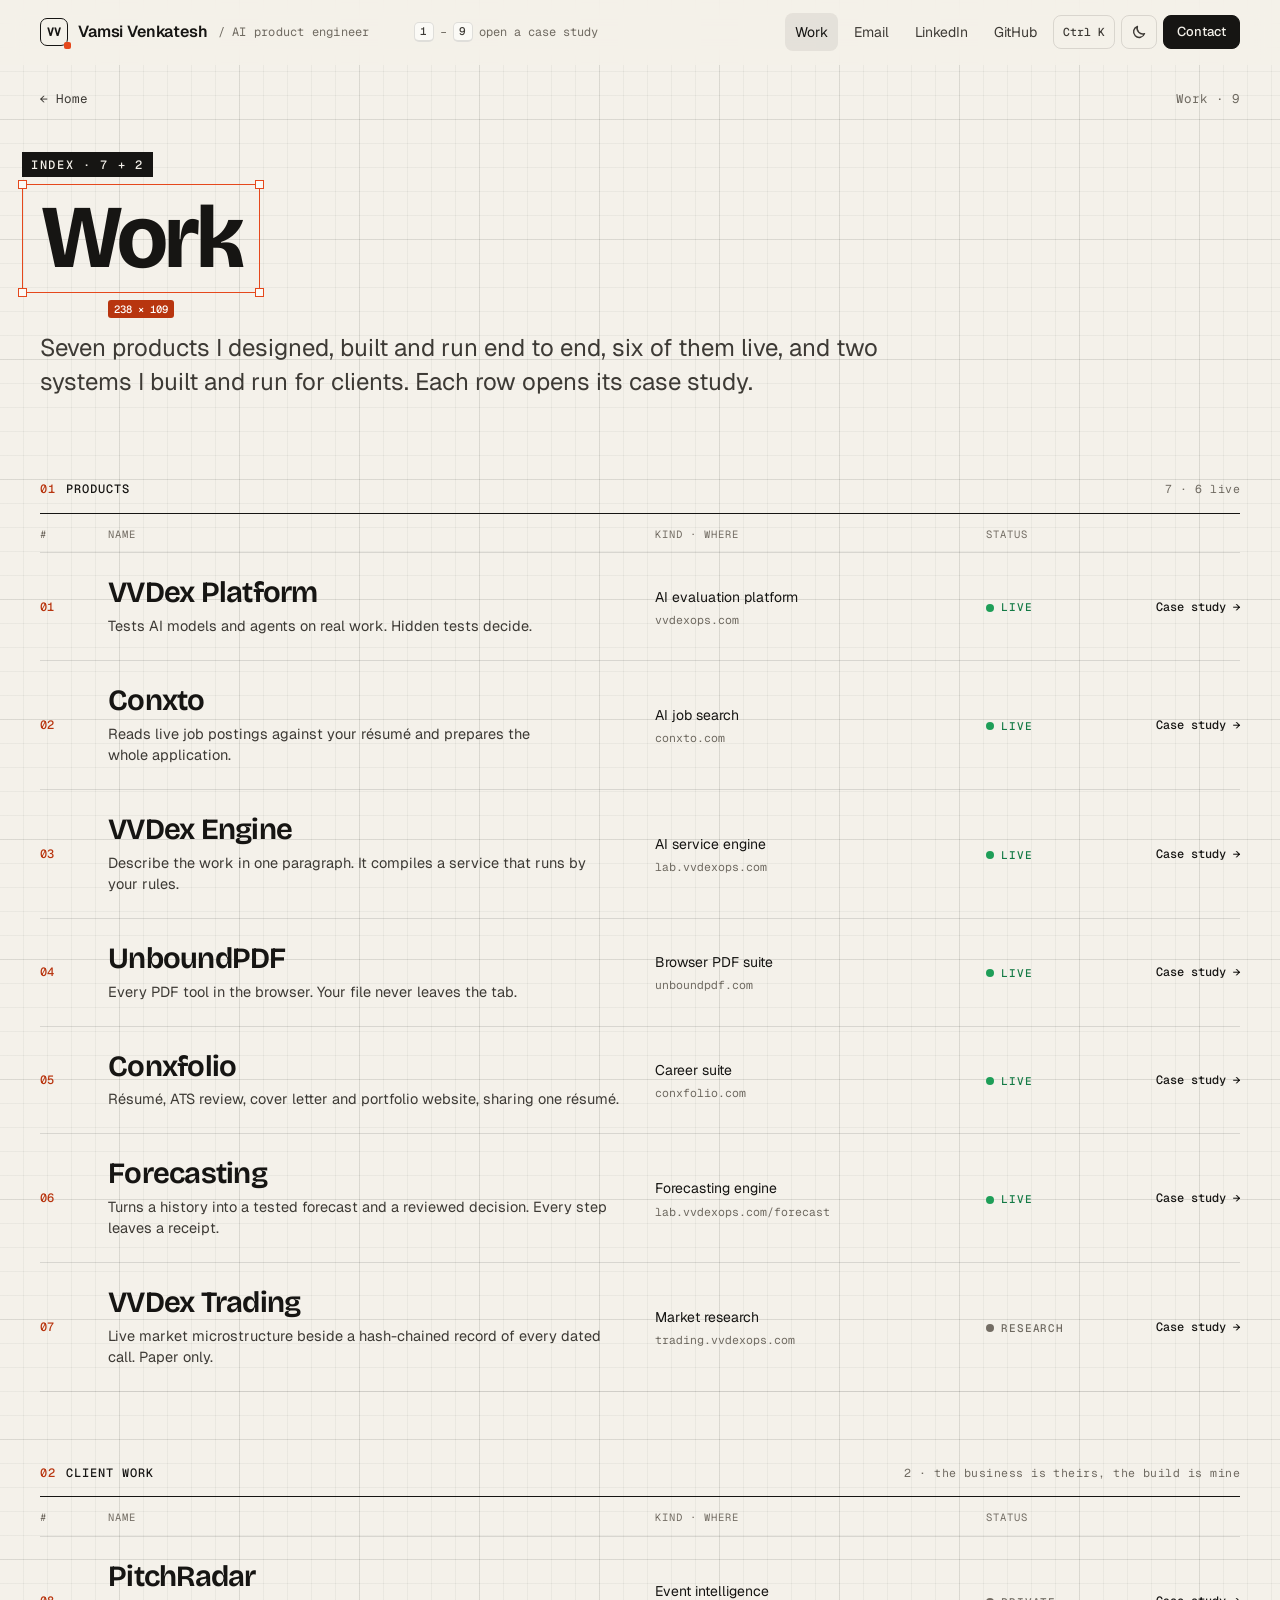
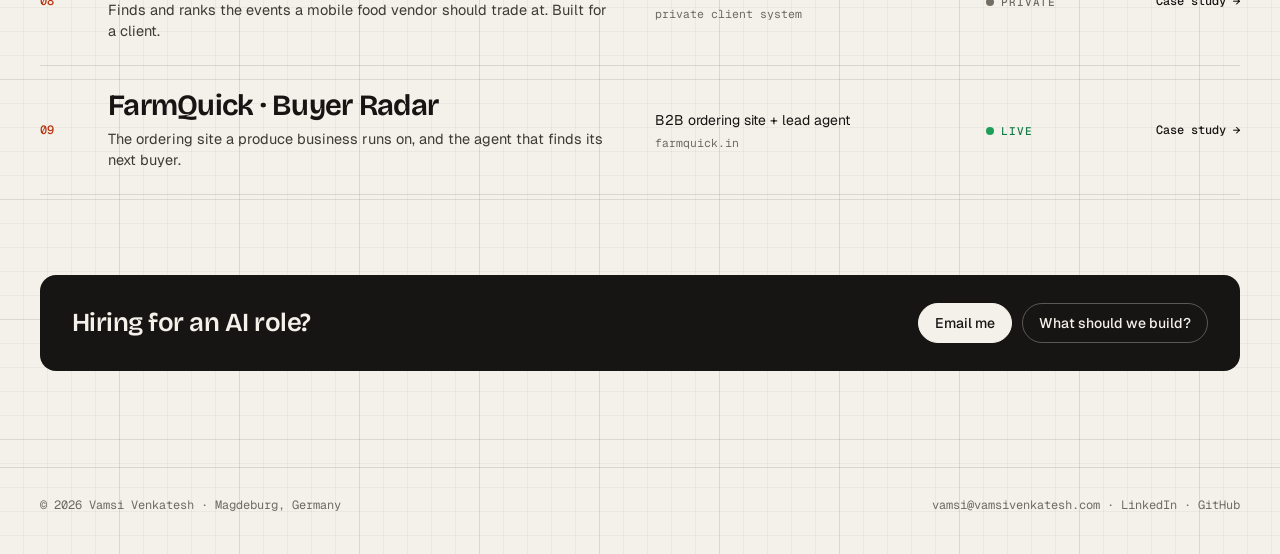
==== commit 42a0576e: "v4.1: the board is the homepage, all seven products live plus frame 08 for the playground; mobile ch" ====
--- a/work/index.html
+++ b/work/index.html
@@ -113,7 +113,7 @@
 </div></main>
 <script type="application/json" id="routes">{"cases":["vvdex-platform/","conxto/","vvdex-engine/","unboundpdf/","conxfolio/","forecasting/","vvdex-trading/","pitchradar/","farmquick/"],"home":"../"}</script>
 <footer class="foot"><div class="wrap">
-  <span>© 2026 Vamsi Venkatesh · Magdeburg, Germany · <a href="../impressum/">Impressum</a></span>
+  <span>© 2026 Vamsi Venkatesh · Magdeburg, Germany</span>
   <span><a href="mailto:vamsi@vamsivenkatesh.com">vamsi@vamsivenkatesh.com</a> · <a href="https://www.linkedin.com/in/vamsivenkatesh" rel="noopener">LinkedIn</a> · <a href="https://github.com/vamsi-venkatesh" rel="noopener">GitHub</a></span>
 </div></footer>
 <div class="cmdk" id="cmdk" hidden role="dialog" aria-modal="true" aria-label="Command bar">
@@ -123,6 +123,6 @@
     <div class="cmdk-foot mono"><span><kbd>↑</kbd><kbd>↓</kbd> move</span><span><kbd>↵</kbd> open</span></div>
   </div>
 </div>
-<script type="application/json" id="cmdk-data">{"base":"../","items":[{"g":"Products","t":"VVDex Platform","s":"AI evaluation platform · Live","h":"../work/vvdex-platform/","k":"1"},{"g":"Products","t":"Conxto","s":"AI job search · Live","h":"../work/conxto/","k":"2"},{"g":"Products","t":"VVDex Engine","s":"AI service engine · Live","h":"../work/vvdex-engine/","k":"3"},{"g":"Products","t":"UnboundPDF","s":"Browser PDF suite · Live","h":"../work/unboundpdf/","k":"4"},{"g":"Products","t":"Conxfolio","s":"Career suite · Live","h":"../work/conxfolio/","k":"5"},{"g":"Products","t":"Forecasting","s":"Forecasting engine · Live","h":"../work/forecasting/","k":"6"},{"g":"Products","t":"VVDex Trading","s":"Market research · Research","h":"../work/vvdex-trading/","k":"7"},{"g":"Client work","t":"PitchRadar","s":"Event intelligence · client · Private","h":"../work/pitchradar/","k":"8"},{"g":"Client work","t":"FarmQuick · Buyer Radar","s":"B2B ordering site + lead agent · client · Live","h":"../work/farmquick/","k":"9"},{"g":"Sections","t":"Work index","s":"All 9: 7 products + 2 client works","h":"../work/"},{"g":"Sections","t":"Products, one by one","s":"Home","h":"../#work"},{"g":"Sections","t":"Client work","s":"Home","h":"../#clients"},{"g":"Sections","t":"End to end board","s":"Home","h":"../#main"},{"g":"Sections","t":"How I build","s":"Home","h":"../#how"},{"g":"Sections","t":"Proof of shipping","s":"Home","h":"../#proof"},{"g":"Sections","t":"Recently shipped","s":"Home","h":"../#shipped"},{"g":"Sections","t":"What should we build?","s":"Home","h":"../#build"},{"g":"Sections","t":"Contact","s":"Home","h":"../#contact"},{"g":"Contact","t":"Email Vamsi","s":"vamsi@vamsivenkatesh.com","h":"mailto:vamsi@vamsivenkatesh.com"},{"g":"Contact","t":"LinkedIn","s":"linkedin.com/in/vamsivenkatesh","h":"https://www.linkedin.com/in/vamsivenkatesh","ext":1},{"g":"Contact","t":"GitHub","s":"github.com/vamsi-venkatesh","h":"https://github.com/vamsi-venkatesh","ext":1},{"g":"Board","t":"Switch dark / light","s":"Theme","act":"theme"},{"g":"Board","t":"Reset the board","s":"Put every note back","act":"reset"},{"g":"Site","t":"Impressum","s":"Legal notice","h":"../impressum/"}]}</script>
+<script type="application/json" id="cmdk-data">{"base":"../","items":[{"g":"Products","t":"VVDex Platform","s":"AI evaluation platform · Live","h":"../work/vvdex-platform/","k":"1"},{"g":"Products","t":"Conxto","s":"AI job search · Live","h":"../work/conxto/","k":"2"},{"g":"Products","t":"VVDex Engine","s":"AI service engine · Live","h":"../work/vvdex-engine/","k":"3"},{"g":"Products","t":"UnboundPDF","s":"Browser PDF suite · Live","h":"../work/unboundpdf/","k":"4"},{"g":"Products","t":"Conxfolio","s":"Career suite · Live","h":"../work/conxfolio/","k":"5"},{"g":"Products","t":"Forecasting","s":"Forecasting engine · Live","h":"../work/forecasting/","k":"6"},{"g":"Products","t":"VVDex Trading","s":"Market research · Research","h":"../work/vvdex-trading/","k":"7"},{"g":"Client work","t":"PitchRadar","s":"Event intelligence · client · Private","h":"../work/pitchradar/","k":"8"},{"g":"Client work","t":"FarmQuick · Buyer Radar","s":"B2B ordering site + lead agent · client · Live","h":"../work/farmquick/","k":"9"},{"g":"Sections","t":"Work index","s":"All 9: 7 products + 2 client works","h":"../work/"},{"g":"Sections","t":"Products, one by one","s":"Home","h":"../#work"},{"g":"Sections","t":"Client work","s":"Home","h":"../#clients"},{"g":"Sections","t":"End to end board","s":"Home","h":"../#main"},{"g":"Sections","t":"How I build","s":"Home","h":"../#how"},{"g":"Sections","t":"Proof of shipping","s":"Home","h":"../#proof"},{"g":"Sections","t":"Recently shipped","s":"Home","h":"../#shipped"},{"g":"Sections","t":"What should we build?","s":"Home","h":"../#build"},{"g":"Sections","t":"Contact","s":"Home","h":"../#contact"},{"g":"Contact","t":"Email Vamsi","s":"vamsi@vamsivenkatesh.com","h":"mailto:vamsi@vamsivenkatesh.com"},{"g":"Contact","t":"LinkedIn","s":"linkedin.com/in/vamsivenkatesh","h":"https://www.linkedin.com/in/vamsivenkatesh","ext":1},{"g":"Contact","t":"GitHub","s":"github.com/vamsi-venkatesh","h":"https://github.com/vamsi-venkatesh","ext":1},{"g":"Board","t":"Switch dark / light","s":"Theme","act":"theme"},{"g":"Board","t":"Reset the board","s":"Put every note back","act":"reset"}]}</script>
 <script src="../assets/site.js" defer></script>
 </body></html>
--- a/assets/site.css
+++ b/assets/site.css
@@ -1,8 +1,8 @@
 /* Live build board — design system. Paper + 1px graph grid, ink, one signal accent, green only for LIVE. */
 :root{
-  --paper:#f4f1ea; --paper-2:#ebe7dd; --card:#fbfaf6; --ink:#161513; --ink-2:#3d3a35; --mute:#6f6a61; --faint:#a39d92;
+  --paper:#f4f1ea; --paper-2:#ebe7dd; --card:#fbfaf6; --ink:#161513; --ink-2:#3d3a35; --mute:#6f6a61; --faint:#736d64;
   --line:rgba(22,21,19,.12); --line-2:rgba(22,21,19,.07); --grid:rgba(22,21,19,.045); --grid-major:rgba(22,21,19,.075);
-  --accent:#e5481c; --accent-ink:#b8350f; --accent-soft:rgba(229,72,28,.10); --live:#1e9e58;
+  --accent:#e5481c; --accent-ink:#b8350f; --accent-soft:rgba(229,72,28,.10); --live:#1e9e58; --live-ink:#147a45; --label-bg:#b8350f;
   --radius:16px; --max:1200px; --gutter:clamp(16px,4vw,40px);
   --shadow:0 1px 0 rgba(22,21,19,.04),0 10px 30px -12px rgba(22,21,19,.18);
   --shadow-lg:0 2px 0 rgba(22,21,19,.03),0 30px 60px -24px rgba(22,21,19,.30);
@@ -29,7 +29,7 @@
 .wrap{max-width:calc(var(--max) + var(--gutter)*2);margin:0 auto;padding:0 var(--gutter)}
 .mono{font-family:var(--mono);font-size:12px;letter-spacing:.04em}
 .eyebrow{font:500 12px/1 var(--mono);letter-spacing:.08em;text-transform:uppercase;color:var(--mute);display:flex;gap:10px;align-items:center}
-.eyebrow b{color:var(--accent);font-weight:500}
+.eyebrow b{color:var(--accent-ink);font-weight:500}
 .sr{position:absolute;width:1px;height:1px;overflow:hidden;clip:rect(0 0 0 0);white-space:nowrap}
 
 /* ---------- header ---------- */
@@ -59,7 +59,7 @@
 @keyframes ping{0%{box-shadow:0 0 0 0 rgba(30,158,88,.45)}70%{box-shadow:0 0 0 7px rgba(30,158,88,0)}100%{box-shadow:0 0 0 0 rgba(30,158,88,0)}}
 @media (prefers-reduced-motion:reduce){.dot.live{animation:none}}
 .status{display:inline-flex;align-items:center;gap:7px;font:500 11px/1 var(--mono);letter-spacing:.08em;text-transform:uppercase}
-.status.live{color:var(--live)}
+.status.live{color:var(--live-ink)}
 .status.other{color:var(--mute)}
 
 /* ---------- hero ---------- */
@@ -77,7 +77,7 @@
 .select .h{position:absolute;width:9px;height:9px;background:var(--card);border:1px solid var(--accent)}
 .select .h:nth-child(1){left:-5px;top:-5px}.select .h:nth-child(2){right:-5px;top:-5px}.select .h:nth-child(3){left:-5px;bottom:-5px}.select .h:nth-child(4){right:-5px;bottom:-5px}
 .select .tag{position:absolute;left:-1px;bottom:100%;margin-bottom:8px;background:var(--ink);color:var(--paper);font:500 12px/1 var(--mono);letter-spacing:.14em;padding:7px 9px 6px;white-space:nowrap}
-.select .dim{position:absolute;left:50%;top:100%;transform:translate(-50%,8px);background:var(--accent);color:#fff;pointer-events:none;font:500 10.5px/1 var(--mono);padding:4px 6px;border-radius:3px;white-space:nowrap}
+.select .dim{position:absolute;left:50%;top:100%;transform:translate(-50%,8px);background:var(--label-bg);color:#fff;pointer-events:none;font:500 10.5px/1 var(--mono);padding:4px 6px;border-radius:3px;white-space:nowrap}
 h1.name{font:700 calc(clamp(54px,7.4vw,104px)*var(--ns,1))/.9 var(--display);letter-spacing:-.035em;margin:0;font-variation-settings:"opsz" 96;overflow-wrap:break-word}
 .lede{font-size:clamp(18px,1.6vw,21px);line-height:1.5;color:var(--ink-2);max-width:31em;margin:40px 0 18px;text-wrap:pretty}
 .lede mark{background:linear-gradient(transparent 58%,color-mix(in srgb,var(--accent) 24%,transparent) 58%);color:inherit;padding:0 1px}
@@ -114,7 +114,7 @@
 .frame-link .sel{position:absolute;inset:-7px;border:1px solid var(--accent);border-radius:calc(var(--radius) + 4px);opacity:0;transition:opacity .2s;pointer-events:none}
 .frame-link .sel i{position:absolute;width:8px;height:8px;background:var(--card);border:1px solid var(--accent)}
 .frame-link .sel i:nth-child(1){left:-4px;top:-4px}.frame-link .sel i:nth-child(2){right:-4px;top:-4px}.frame-link .sel i:nth-child(3){left:-4px;bottom:-4px}.frame-link .sel i:nth-child(4){right:-4px;bottom:-4px}
-.frame-link .sel b{position:absolute;left:-1px;bottom:100%;margin-bottom:6px;font:500 10.5px/1 var(--mono);background:var(--accent);color:#fff;padding:4px 6px;border-radius:3px}
+.frame-link .sel b{position:absolute;left:-1px;bottom:100%;margin-bottom:6px;font:500 10.5px/1 var(--mono);background:var(--label-bg);color:#fff;padding:4px 6px;border-radius:3px}
 .frame-link{display:block;position:relative;text-decoration:none;color:inherit;border-radius:var(--radius)}
 .card:hover .sel,.frame-link:hover .sel,.frame-link:focus-visible .sel{opacity:1}
 .frame-link:focus-visible{outline:none}
@@ -138,7 +138,7 @@
 .cols{display:grid;grid-template-columns:repeat(3,minmax(0,1fr));gap:20px;counter-reset:c}
 .col{position:relative;background:var(--card);border:1px solid var(--line);border-radius:var(--radius);padding:26px 24px 24px;box-shadow:var(--shadow)}
 .col .step{display:flex;align-items:center;justify-content:space-between;font:500 12px/1 var(--mono);letter-spacing:.08em;text-transform:uppercase;color:var(--mute)}
-.col .step b{color:var(--accent);font-weight:500}
+.col .step b{color:var(--accent-ink);font-weight:500}
 .col h3{font:600 24px/1.15 var(--display);letter-spacing:-.02em;margin:26px 0 12px}
 .col p{margin:0 0 16px;color:var(--ink-2);font-size:15px;line-height:1.6}
 .col ul{list-style:none;padding:14px 0 0;margin:0;border-top:1px dashed var(--line);display:grid;gap:9px}
@@ -196,7 +196,7 @@
 .code pre{margin:0;padding:22px 22px 26px;font:400 14px/1.75 var(--mono);white-space:pre-wrap;word-break:break-word;min-height:22em;counter-reset:ln}
 .code .ln{display:block;padding-left:2.6em;position:relative}
 .code .ln::before{counter-increment:ln;content:counter(ln);position:absolute;left:0;width:1.6em;text-align:right;color:#5c574f}
-.code .k{color:#f3a183}.code .s{color:#cfe3b2}.code .p{color:#8a847a}
+.code .k{color:#f3a183}.code .s{color:#cfe3b2}.code .p{color:#958f85}
 .code a{color:#cfe3b2;text-decoration:none;border-bottom:1px solid #4b5b3a}
 .code a:hover{border-color:#cfe3b2}
 .caret{display:inline-block;width:.6em;height:1.15em;background:var(--accent);vertical-align:-.2em;animation:blink 1s steps(1) infinite}
@@ -208,8 +208,8 @@
 footer.foot a:hover{color:var(--ink)}
 
 /* reveal */
-.js [data-reveal]{opacity:0;transform:translateY(16px);transition:opacity .55s var(--ease),transform .55s var(--ease)}
-.js [data-reveal].in{opacity:1;transform:none}
+
+
 @media (prefers-reduced-motion:reduce){
   .js [data-reveal]{opacity:1;transform:none;transition:none}
   .js .develop{filter:none;opacity:1;transition:none}
@@ -251,7 +251,7 @@
 .block.wide .lab h2{margin:0;font:700 clamp(30px,3.4vw,44px)/1.05 var(--display);letter-spacing:-.03em}
 .built{display:grid;gap:72px}
 .bitem{display:grid;grid-template-columns:minmax(0,.62fr) minmax(0,1.6fr);gap:48px;align-items:center}
-.bitem .num{font:500 12px/1 var(--mono);color:var(--accent)}
+.bitem .num{font:500 12px/1 var(--mono);color:var(--accent-ink)}
 .bitem h3{font:600 clamp(20px,1.9vw,25px)/1.3 var(--display);letter-spacing:-.015em;margin:12px 0 0;text-wrap:pretty}
 .bitem figure{margin:0}
 .bitem .shot{border-radius:12px;overflow:hidden;border:1px solid var(--line);box-shadow:var(--shadow-lg);background:var(--card)}
@@ -348,15 +348,15 @@
    ===================================================================================== */
 :root{--n-idea:#fbefb8;--n-when:#d6efdf;--n-budget:#ffdccd;--n-free:#e8e4fb;--n-ink:#161513}
 :root[data-theme="dark"]{
-  --paper:#121110;--paper-2:#1b1a17;--card:#1a1917;--ink:#f1ece2;--ink-2:#cfc8bb;--mute:#9a9387;--faint:#6d675e;
+  --paper:#121110;--paper-2:#1b1a17;--card:#1a1917;--ink:#f1ece2;--ink-2:#cfc8bb;--mute:#9a9387;--faint:#8c857a;
   --line:rgba(241,236,226,.14);--line-2:rgba(241,236,226,.07);--grid:rgba(241,236,226,.03);--grid-major:rgba(241,236,226,.055);
-  --accent:#ff5b2b;--accent-ink:#ff7c52;--accent-soft:rgba(255,91,43,.14);--live:#34c375;--ink-hover:#fff;--dash:rgba(241,236,226,.24);
+  --accent:#ff5b2b;--accent-ink:#ff7c52;--accent-soft:rgba(255,91,43,.14);--live:#34c375;--live-ink:#34c375;--label-bg:#b8350f;--ink-hover:#fff;--dash:rgba(241,236,226,.24);
   --shadow:0 1px 0 rgba(0,0,0,.3),0 10px 30px -12px rgba(0,0,0,.6);--shadow-lg:0 2px 0 rgba(0,0,0,.3),0 30px 60px -24px rgba(0,0,0,.75);
   --n-idea:#3a3320;--n-when:#1f3329;--n-budget:#3b261d;--n-free:#2a2738;--n-ink:#f1ece2;color-scheme:dark}
 @media (prefers-color-scheme:dark){:root:not([data-theme="light"]){
-  --paper:#121110;--paper-2:#1b1a17;--card:#1a1917;--ink:#f1ece2;--ink-2:#cfc8bb;--mute:#9a9387;--faint:#6d675e;
+  --paper:#121110;--paper-2:#1b1a17;--card:#1a1917;--ink:#f1ece2;--ink-2:#cfc8bb;--mute:#9a9387;--faint:#8c857a;
   --line:rgba(241,236,226,.14);--line-2:rgba(241,236,226,.07);--grid:rgba(241,236,226,.03);--grid-major:rgba(241,236,226,.055);
-  --accent:#ff5b2b;--accent-ink:#ff7c52;--accent-soft:rgba(255,91,43,.14);--live:#34c375;--ink-hover:#fff;--dash:rgba(241,236,226,.24);
+  --accent:#ff5b2b;--accent-ink:#ff7c52;--accent-soft:rgba(255,91,43,.14);--live:#34c375;--live-ink:#34c375;--label-bg:#b8350f;--ink-hover:#fff;--dash:rgba(241,236,226,.24);
   --shadow:0 1px 0 rgba(0,0,0,.3),0 10px 30px -12px rgba(0,0,0,.6);--shadow-lg:0 2px 0 rgba(0,0,0,.3),0 30px 60px -24px rgba(0,0,0,.75);
   --n-idea:#3a3320;--n-when:#1f3329;--n-budget:#3b261d;--n-free:#2a2738;--n-ink:#f1ece2;color-scheme:dark}}
 body{transition:background-color .3s ease,color .3s ease}
@@ -381,9 +381,9 @@
 .js h2[data-reveal],.js h2[data-reveal].in{opacity:1;transform:none}
 .split .w{display:inline-block;overflow:hidden;vertical-align:top;padding-bottom:.12em;margin-bottom:-.12em}
 .split .w>span{display:inline-block}
-.js .split .w>span{transform:translateY(112%);transition:transform .6s var(--ease);transition-delay:calc(var(--i)*38ms)}
+
 .js .in .split .w>span{transform:none}
-.js [data-wipe]{clip-path:inset(0 0 100% 0);transition:clip-path .7s var(--ease)}
+.js 
 .js [data-wipe].in,.js .in [data-wipe]{clip-path:inset(0 0 0 0)}
 .js .in [data-wipe]{transition-delay:calc(var(--d,0ms) + 120ms)}
 .shot img{scale:1.06}
@@ -410,7 +410,7 @@
 /* ---------- hero board (playground) ---------- */
 .board{position:relative}
 .board-bar{display:flex;justify-content:space-between;align-items:center;gap:12px;margin:0 0 6px;font:400 11.5px/1 var(--mono);color:var(--faint)}
-.board-bar b{color:var(--accent);font-weight:500}
+.board-bar b{color:var(--accent-ink);font-weight:500}
 .show-s{display:none}
 .reset{font:500 11.5px/1 var(--mono);color:var(--ink-2);background:var(--card);border:1px solid var(--line);border-radius:999px;padding:7px 11px;cursor:pointer;transition:opacity .25s,border-color .2s,transform .2s var(--ease)}
 .reset:disabled{opacity:.0;pointer-events:none;transform:translateY(-4px)}
@@ -423,7 +423,7 @@
 .board-ov .gap::before,.board-ov .gap::after{content:"";position:absolute;background:var(--accent)}
 .board-ov .gap.x::before,.board-ov .gap.x::after{width:1px;height:7px;top:-4px}.board-ov .gap.x::before{left:0}.board-ov .gap.x::after{right:0}
 .board-ov .gap.y::before,.board-ov .gap.y::after{height:1px;width:7px;left:-4px}.board-ov .gap.y::before{top:0}.board-ov .gap.y::after{bottom:0}
-.board-ov .lbl{position:absolute;background:var(--accent);color:#fff;font:500 10px/1 var(--mono);padding:3px 5px;border-radius:3px;white-space:nowrap;transform:translate(-50%,-50%)}
+.board-ov .lbl{position:absolute;background:var(--label-bg);color:#fff;font:500 10px/1 var(--mono);padding:3px 5px;border-radius:3px;white-space:nowrap;transform:translate(-50%,-50%)}
 .drag{position:relative;touch-action:pan-y}
 .drag.dragging{z-index:25;transition:none!important}
 .stat.drag{cursor:grab;user-select:none;-webkit-user-select:none;transition:box-shadow .2s,translate .45s var(--ease)}
@@ -563,7 +563,7 @@
 .cmdk-box{width:min(620px,100%);background:var(--card);border:1px solid var(--line);border-radius:14px;box-shadow:var(--shadow-lg),0 0 0 1px var(--accent-soft);overflow:hidden;animation:cmdIn .22s var(--ease)}
 @keyframes cmdIn{from{opacity:0;transform:translateY(-8px) scale(.985)}}
 .cmdk-in{display:flex;align-items:center;gap:10px;padding:0 14px;border-bottom:1px solid var(--line)}
-.cmdk-in .mono{color:var(--accent);font-size:16px}
+.cmdk-in .mono{color:var(--accent-ink);font-size:16px}
 .cmdk-in input{flex:1;min-width:0;height:54px;border:0;background:transparent;color:var(--ink);font:400 16px/1 var(--text);outline:none}
 #cmdk-list{list-style:none;margin:0;padding:6px;max-height:min(52vh,420px);overflow:auto}
 #cmdk-list .grp{font:500 10.5px/1 var(--mono);letter-spacing:.1em;text-transform:uppercase;color:var(--faint);padding:12px 10px 6px}
@@ -621,7 +621,7 @@
 .grid3{grid-template-columns:repeat(3,minmax(0,1fr))}
 .cw{color:var(--accent-ink);font-weight:500}
 @media (max-width:1080px){.grid3{grid-template-columns:repeat(2,minmax(0,1fr))}}
-@media (max-width:820px){.clients{grid-template-columns:1fr;gap:56px}}
+@media (max-width:820px){.clients{grid-template-columns:minmax(0,1fr);gap:56px}}
 @media (max-width:560px){.grid3{grid-template-columns:1fr}}
 
 /* =====================================================================================
@@ -681,7 +681,7 @@
 
 /* link from client work to the index */
 .allwork{display:grid;grid-template-columns:auto minmax(0,1fr) auto;grid-template-rows:auto auto;column-gap:22px;row-gap:4px;align-items:center;margin-top:56px;padding:20px 24px;border:1px solid var(--line);border-radius:var(--radius);background:var(--card);text-decoration:none;transition:border-color .2s,transform .2s var(--ease)}
-.allwork .mono{grid-row:1/3;color:var(--accent);font-size:11px;text-transform:uppercase;letter-spacing:.1em;border-right:1px solid var(--line);padding-right:22px;align-self:stretch;display:flex;align-items:center}
+.allwork .mono{grid-row:1/3;color:var(--accent-ink);font-size:11px;text-transform:uppercase;letter-spacing:.1em;border-right:1px solid var(--line);padding-right:22px;align-self:stretch;display:flex;align-items:center}
 .allwork b{font:600 22px/1.15 var(--display);letter-spacing:-.02em}
 .allwork em{grid-column:2;font-style:normal;font-size:14px;color:var(--mute)}
 .allwork i{grid-row:1/3;grid-column:3;font-style:normal;font-size:22px;transition:transform .2s var(--ease)}
@@ -702,7 +702,7 @@
 .wi-row::before{content:"";position:absolute;inset:4px -14px;border-radius:12px;background:var(--tint);opacity:0;transition:opacity .25s var(--ease);z-index:-1}
 .wi-row:hover::before,.wi-row:focus-visible::before{opacity:.55}
 .wi-list li{position:relative;z-index:0}
-.wi-n{font:500 12px/1 var(--mono);color:var(--accent)}
+.wi-n{font:500 12px/1 var(--mono);color:var(--accent-ink)}
 .wi-name b{display:block;font:650 clamp(22px,2.3vw,30px)/1.08 var(--display);letter-spacing:-.025em}
 .wi-name em{display:block;font-style:normal;margin-top:6px;font-size:14.5px;line-height:1.45;color:var(--ink-2);max-width:40em;text-wrap:pretty}
 .wi-kind span{display:block;font-size:14px;color:var(--ink)}
@@ -720,3 +720,121 @@
 .brand span{white-space:nowrap}
 @media (max-width:560px){.top .wrap{gap:12px}.top nav{gap:4px}.top nav a.nav-work{padding:8px 8px}}
 @media (max-width:820px){.wi-group{margin-top:48px}}
+
+/* =====================================================================================
+   v4 · The board: the hero and the seven products are one board under one camera (desktop).
+   Frame labels and selection boxes keep a constant screen size (--inv = 1 / camera scale).
+   ===================================================================================== */
+.bd{position:relative}
+.bd-stage{position:sticky;top:var(--hdr,64px);height:calc(100vh - var(--hdr,64px));overflow:hidden;background-color:var(--paper)}
+.bd-world{position:absolute;left:0;top:0;width:10px;height:10px;transform-origin:0 0;will-change:transform;z-index:1}
+.bd-edges{position:absolute;inset:0;z-index:2;opacity:0;pointer-events:none;background-color:var(--paper);
+  -webkit-mask-image:linear-gradient(180deg,#000 0,#000 18px,transparent 110px,transparent calc(100% - 96px),#000 calc(100% - 14px));
+  mask-image:linear-gradient(180deg,#000 0,#000 18px,transparent 110px,transparent calc(100% - 96px),#000 calc(100% - 14px))}
+.bd-scrim{position:absolute;left:0;top:0;bottom:0;z-index:3;width:var(--scrim-w,40vw);opacity:0;pointer-events:none;background-color:var(--paper);
+  -webkit-mask-image:linear-gradient(90deg,#000 calc(100% - 44px),transparent);mask-image:linear-gradient(90deg,#000 calc(100% - 44px),transparent)}
+.bd-intro.hero{position:absolute;inset:0;padding:0;pointer-events:none;z-index:4}
+.bd-panels,.bd-foot{position:absolute;inset:0;pointer-events:none}
+.bd-panels{z-index:5}.bd-foot{z-index:6}
+.bd-intro .wrap,.bd-panels .wrap,.bd-foot .wrap{position:relative;height:100%}
+.bd-copy{position:absolute;left:var(--gutter);top:50%;transform:translateY(-50%);width:min(560px,42vw);pointer-events:auto}
+
+.bw{position:absolute;margin:0;left:calc(var(--x)*1px);top:calc(var(--y)*1px);width:calc(var(--w)*1px)}
+.bw-in{position:relative;transition:opacity .7s var(--ease),translate 1.1s var(--ease)}
+.bw.pre .bw-in{opacity:0;translate:0 120px}
+.bw .frame{display:block;color:inherit;text-decoration:none;padding:18px 18px 0;border-radius:18px;cursor:pointer;
+  box-shadow:0 60px 110px -60px rgba(22,21,19,.6),0 1px 0 rgba(22,21,19,.05)}
+.bw .frame .screen{box-shadow:0 22px 48px -22px rgba(0,0,0,.5)}
+.bw .frame:focus-visible{outline:none}
+.bw-tag{position:absolute;left:0;bottom:100%;display:flex;align-items:center;gap:8px;padding-bottom:10px;
+  transform:scale(var(--inv,1));transform-origin:0 100%;font:500 12px/1 var(--mono);letter-spacing:.06em;color:var(--ink-2);white-space:nowrap;pointer-events:none}
+.bw-tag b{color:var(--accent-ink);font-weight:500}
+.bw-tag .dot{width:7px;height:7px}
+.bw-sel{position:absolute;inset:calc(-7px*var(--inv,1));border:calc(1.5px*var(--inv,1)) solid var(--accent);opacity:0;transition:opacity .22s;pointer-events:none}
+.bw-sel i{position:absolute;width:calc(9px*var(--inv,1));height:calc(9px*var(--inv,1));background:var(--card);border:calc(1.5px*var(--inv,1)) solid var(--accent)}
+.bw-sel i:nth-child(1){left:calc(-5.25px*var(--inv,1));top:calc(-5.25px*var(--inv,1))}
+.bw-sel i:nth-child(2){right:calc(-5.25px*var(--inv,1));top:calc(-5.25px*var(--inv,1))}
+.bw-sel i:nth-child(3){left:calc(-5.25px*var(--inv,1));bottom:calc(-5.25px*var(--inv,1))}
+.bw-sel i:nth-child(4){right:calc(-5.25px*var(--inv,1));bottom:calc(-5.25px*var(--inv,1))}
+.bw-dim{position:absolute;left:50%;top:100%;margin-top:calc(9px*var(--inv,1));transform:translateX(-50%) scale(var(--inv,1));transform-origin:50% 0;
+  background:var(--label-bg);color:#fff;font:500 10.5px/1 var(--mono);padding:4px 6px;border-radius:3px;white-space:nowrap}
+.bw.focus .bw-sel,.bw.hover .bw-sel,.bw.flash .bw-sel,.bw:has(.frame:focus-visible) .bw-sel{opacity:1}
+/* frame 08: the visitor's */
+.bw-yours .yours{display:flex;flex-direction:column;justify-content:center;gap:16px;aspect-ratio:16/11;padding:44px;border-radius:18px;
+  border:3px dashed color-mix(in srgb,var(--accent) 60%,transparent);background:color-mix(in srgb,var(--accent) 6%,transparent);
+  color:var(--ink);text-decoration:none;cursor:pointer;transition:background .25s}
+.bw-yours .yours:hover{background:color-mix(in srgb,var(--accent) 11%,transparent)}
+.bw-yours .plus{font:300 80px/.8 var(--display);color:var(--accent)}
+.bw-yours strong{font:700 56px/1 var(--display);letter-spacing:-.03em}
+.bw-yours .yl{font:400 21px/1.35 var(--mono);color:var(--mute)}
+
+/* product copy: appears only when the camera is close */
+.bp{position:absolute;left:var(--gutter);top:50%;transform:translateY(-50%);width:min(410px,31vw);pointer-events:none;visibility:hidden}
+.bp.on,.bp.past{visibility:visible}
+.bp.on{pointer-events:auto}
+.bp .sc-text>*{opacity:0;transform:translateY(26px);transition:opacity .45s var(--ease),transform .55s var(--ease)}
+.bp.on .sc-text>*{opacity:1;transform:none}
+.bp.on .sc-text>*:nth-child(2){transition-delay:50ms}.bp.on .sc-text>*:nth-child(3){transition-delay:100ms}
+.bp.on .sc-text>*:nth-child(4){transition-delay:150ms}.bp.on .sc-text>*:nth-child(5){transition-delay:200ms}
+.bp.past .sc-text>*{opacity:0;transform:translateY(-22px);transition-duration:.3s}
+.bd-rail{position:absolute;left:var(--gutter);bottom:24px;display:flex;align-items:center;gap:6px;pointer-events:auto}
+.bd-rail .ct{margin-right:10px;color:var(--mute);font-size:11px;letter-spacing:.06em;min-width:52px}
+.bd-rail button{width:26px;height:3px;border:0;padding:0;border-radius:2px;background:var(--line);cursor:pointer;transition:background .25s}
+.bd-rail button.on{background:var(--accent)}
+.bd-rail button:focus-visible{outline-offset:4px}
+.bd-hint{position:absolute;right:var(--gutter);bottom:22px;color:var(--faint);font-size:11px;transition:opacity .4s}
+
+/* the playground is frame 08 of the board */
+.yours-tag{display:flex;align-items:center;gap:8px;font:500 12px/1 var(--mono);letter-spacing:.06em;color:var(--ink-2)}
+.yours-tag b{color:var(--accent-ink);font-weight:500}.yours-tag span{color:var(--faint)}
+#bboard{border:1.5px dashed color-mix(in srgb,var(--accent) 55%,transparent)}
+
+/* phones and reduced motion: no camera — the copy, then each product with its frame */
+.bd.flat .bd-stage{position:static;height:auto;overflow:visible;background:none}
+.bd.flat .bd-world,.bd.flat .bd-edges,.bd.flat .bd-scrim,.bd.flat .bd-foot{display:none}
+.bd.flat .bd-intro.hero{position:relative;pointer-events:auto}
+.bd.flat .bd-intro .wrap,.bd.flat .bd-panels .wrap{height:auto}
+.bd.flat .bd-copy{position:static;transform:none;width:auto;padding:36px 0 8px}
+.bd.flat .bd-panels{position:static}
+.bd.flat .bp{position:static;transform:none;width:auto;margin:64px 0 0;visibility:visible;pointer-events:auto}
+.bd.flat .bp .sc-text>*{opacity:1;transform:none}
+.bd.flat .bp .bw{position:static;width:auto;margin-top:22px}
+.bd.flat .bp .bw-tag,.bd.flat .bp .bw-sel{display:none}
+.bd.flat .bp .bw-in{opacity:1;translate:none}
+.bd.flat .bw .frame{padding:12px 12px 0}
+@media (prefers-reduced-motion:reduce){.bw-in{transition:none}}
+
+/* ---------- v4.1 · phones ---------- */
+/* the board, small and still (phones and reduced motion): tap a frame to jump to that product */
+.bd-mini{display:none;position:relative;aspect-ratio:2480/2100;margin:34px 0 30px}
+.bd.flat .bd-mini{display:block}
+.mf{position:absolute;left:calc(var(--x)/2480*100%);top:calc(var(--y)/2100*100%);width:calc(var(--w)/2480*100%);display:block;border-radius:5px;
+  background:var(--card);box-shadow:0 0 0 1px var(--line),0 12px 24px -14px rgba(22,21,19,.5);-webkit-tap-highlight-color:transparent}
+.mf img{display:block;width:100%;height:auto;aspect-ratio:16/10;object-fit:cover;object-position:top;border-radius:5px}
+.mf b{position:absolute;left:0;bottom:100%;margin-bottom:5px;font:500 10px/1 var(--mono);letter-spacing:.04em;color:var(--accent-ink)}
+.mf:active{transform:scale(.97)}
+.mf-yours{aspect-ratio:16/11;display:grid;place-items:center;background:color-mix(in srgb,var(--accent) 6%,transparent);box-shadow:none;
+  border:1.5px dashed color-mix(in srgb,var(--accent) 60%,transparent)}
+.mf-yours i{font:300 26px/1 var(--display);font-style:normal;color:var(--accent-ink)}
+@media (max-width:899px){.bd .stats{display:none}}
+.bp{scroll-margin-top:84px}
+.client .eyebrow{flex-wrap:wrap}
+/* very narrow phones: the header keeps the mark, the name is in the hero */
+@media (max-width:400px){.brand>span:not(.mark){display:none}}
+/* touch: every target at least 44 px. Inline links get vertical padding (hit area only, no layout change). */
+@media (pointer:coarse){
+  .skip{padding:13px 14px}
+  .brand{min-height:44px;min-width:44px}
+  .top nav a.txt,.crumbs a,.foot a,.uptime a,.client h3 a{padding-block:15px}
+  .crumbs a{padding:17px 2px}
+  .foot a{padding-inline:2px}
+  .ibtn{width:44px;height:44px}
+  .pill,.pill.sm,.top nav a.pill{height:44px}
+  .tools a{min-height:44px;align-items:center}
+  .playbtn,.reset,.pnote{min-height:44px;min-width:44px}
+  .grip::after,.mf::after{content:"";position:absolute;inset:-8px}
+  .draft-ctl .pill{height:44px}
+  .sh-prod{padding-block:13px}
+  .code a{padding-block:14px}
+  .uptime a{white-space:nowrap}
+}
